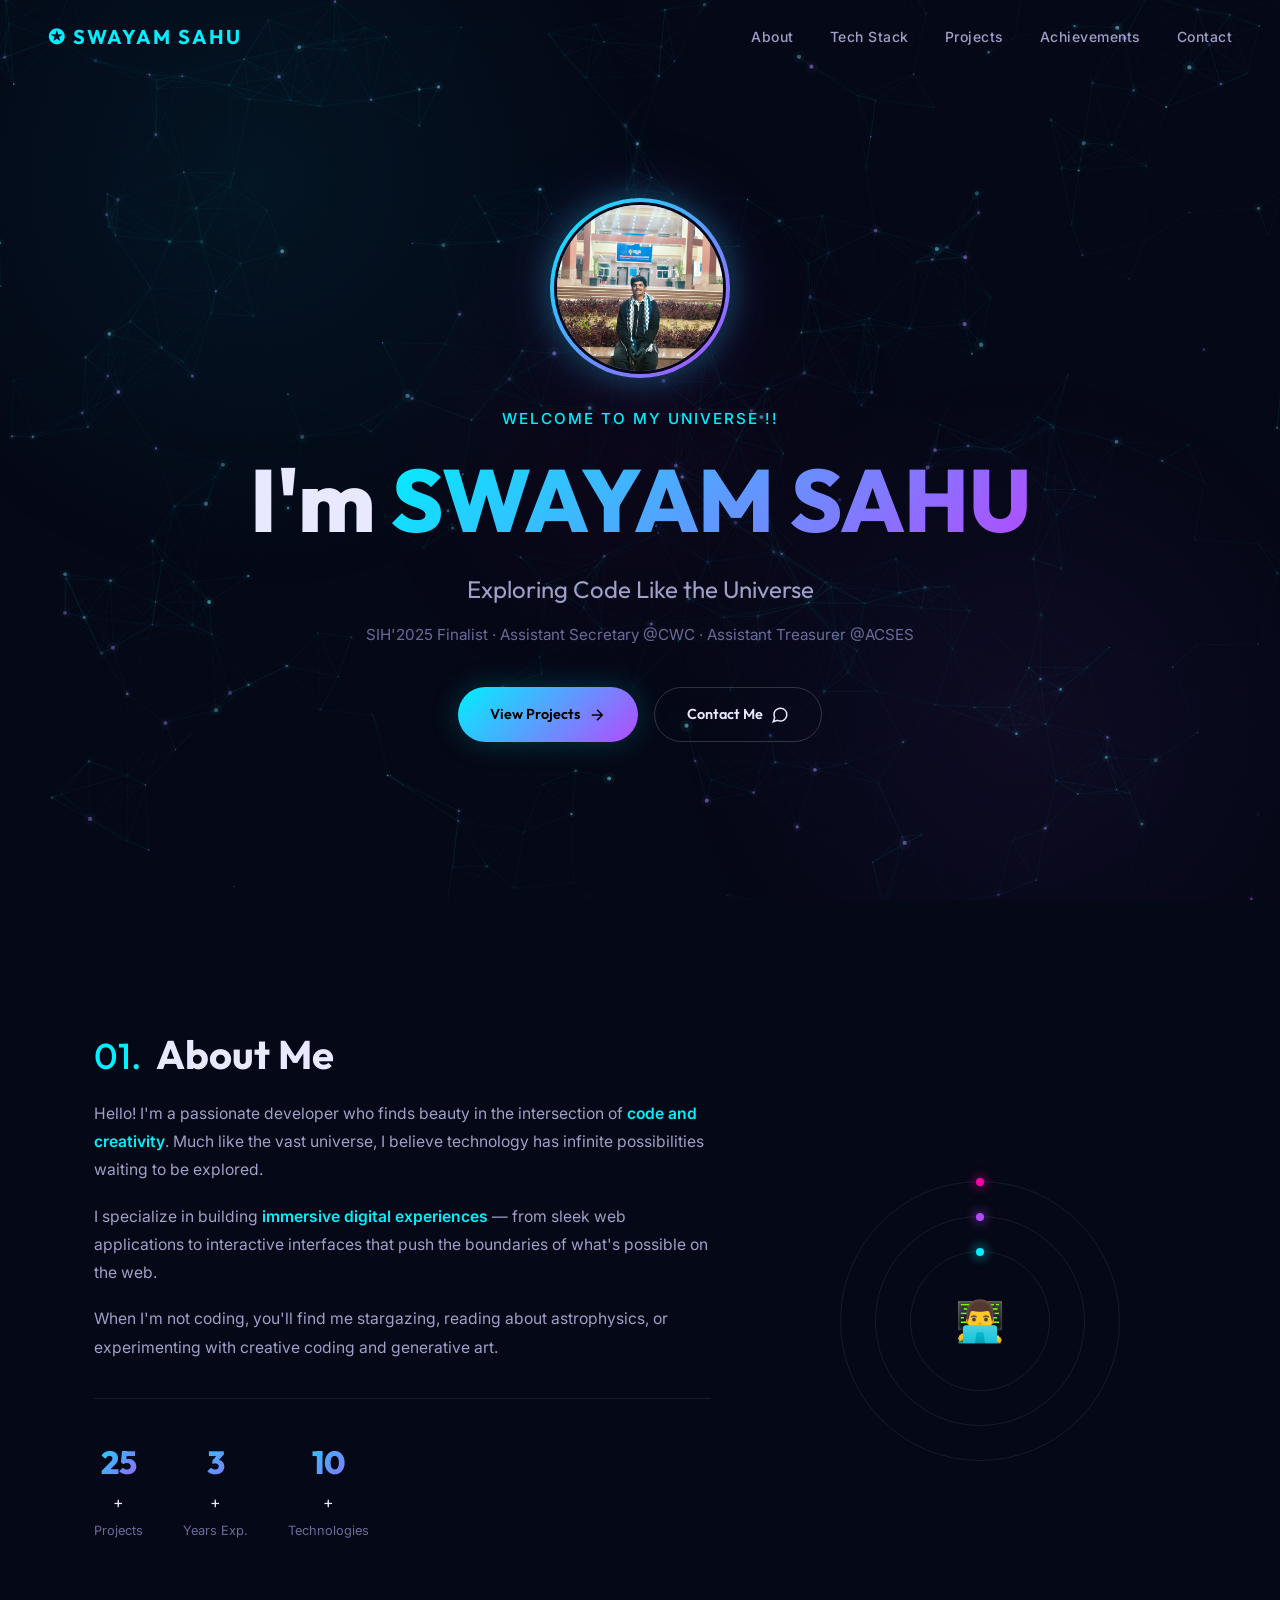
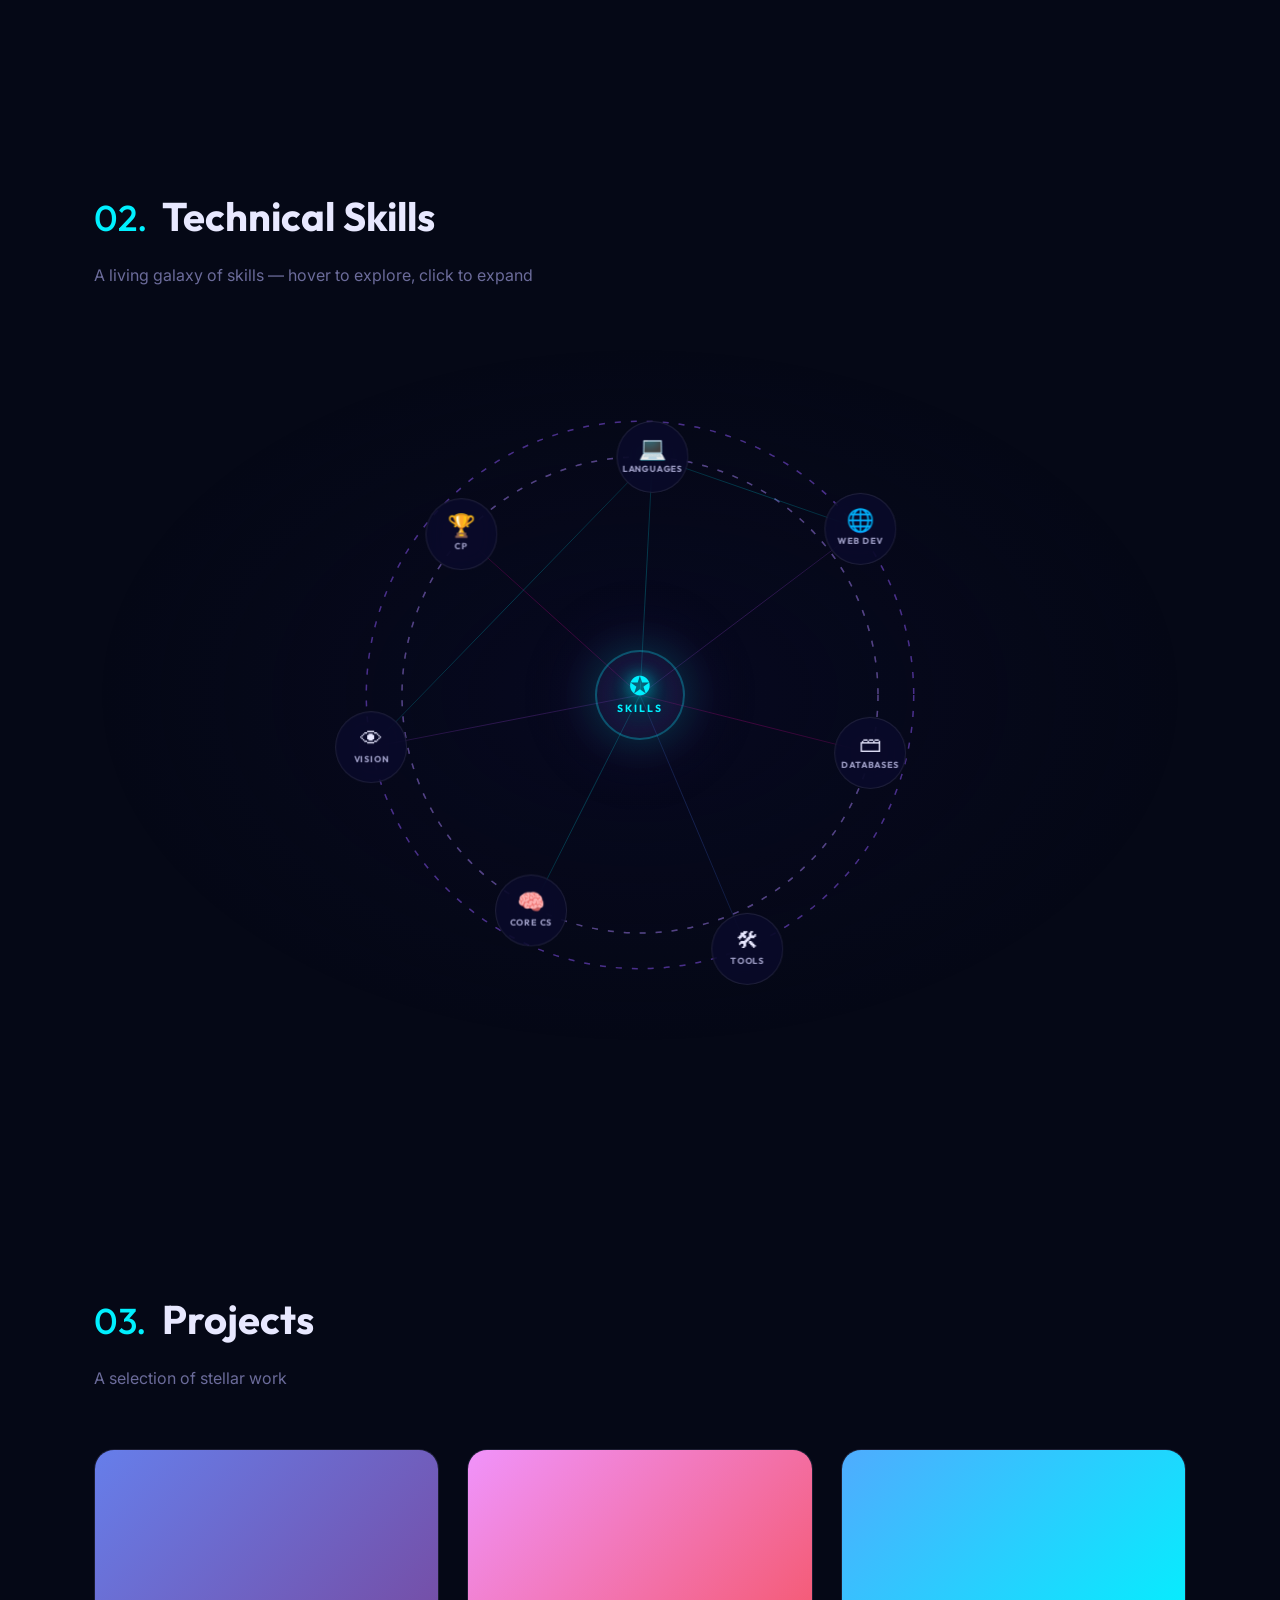
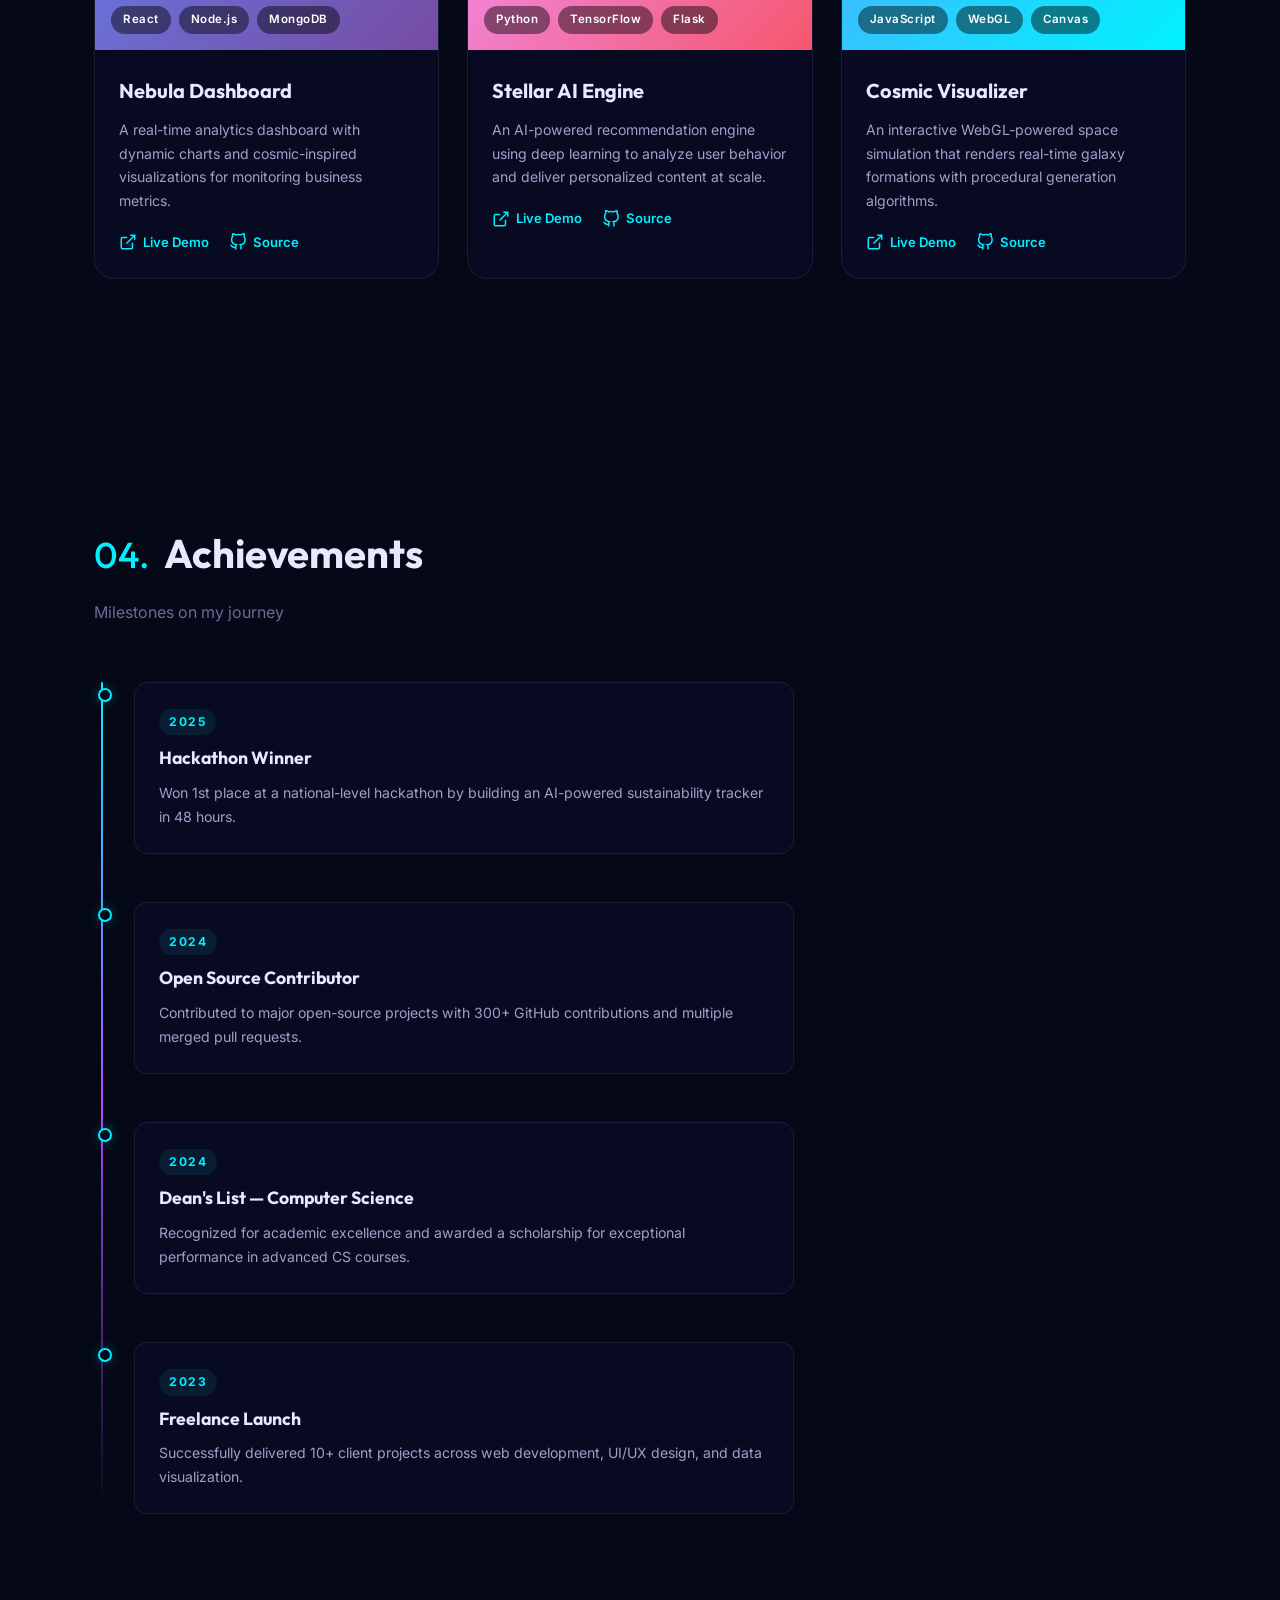
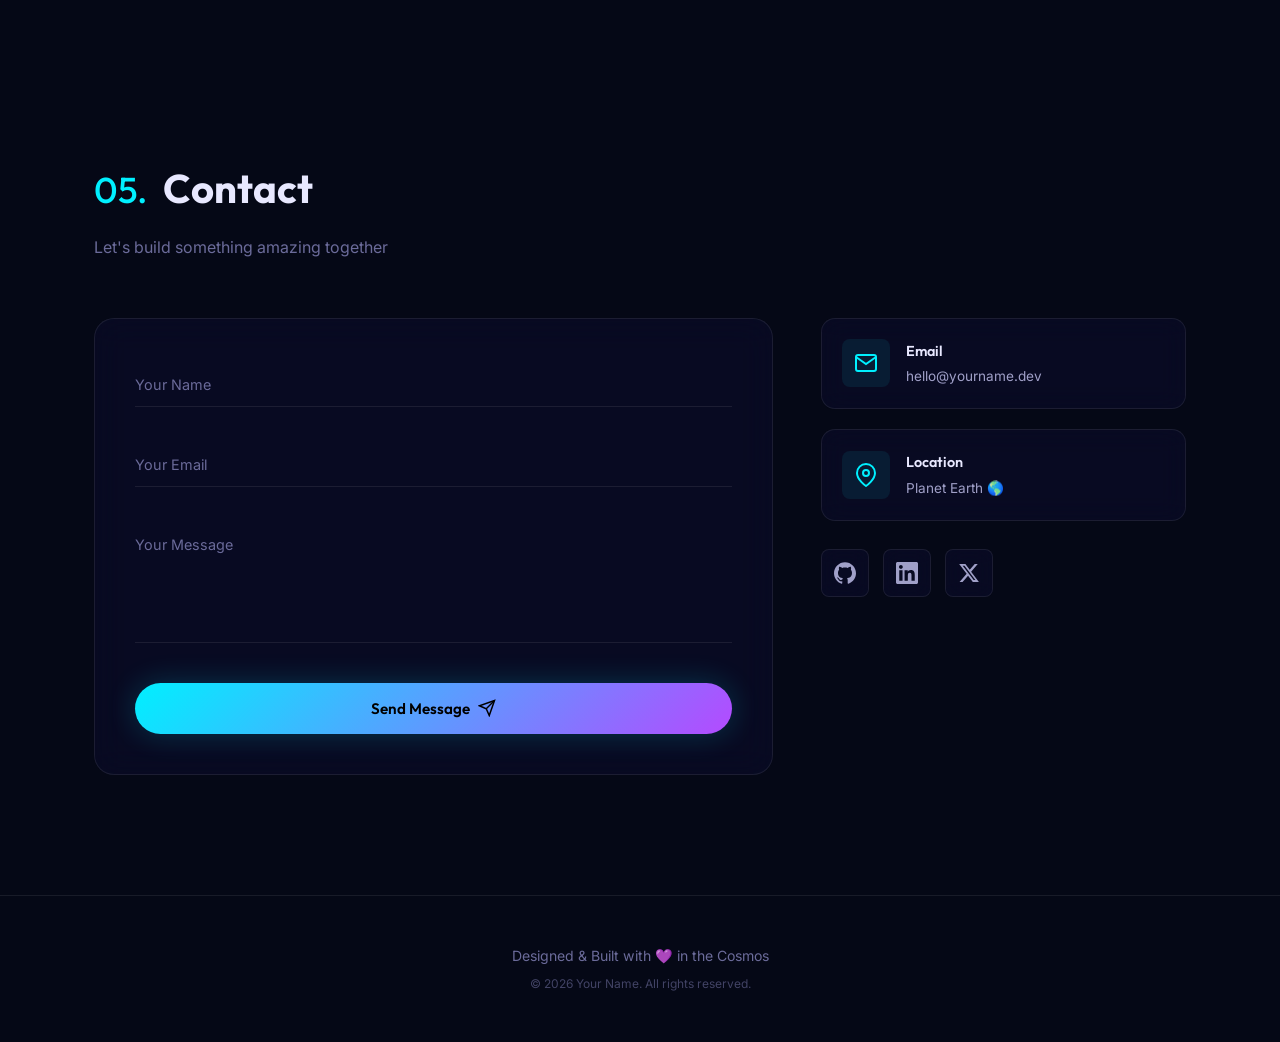
==== home.html @ 9761efac "Initial commit" ====
<!DOCTYPE html>
<html lang="en">

<head>
    <meta charset="UTF-8">
    <meta name="viewport" content="width=device-width, initial-scale=1.0">
    <title>Cosmic Portfolio — Developer</title>
    <meta name="description"
        content="A futuristic, space-themed personal developer portfolio — an immersive visual journey through code and the cosmos.">
    <link rel="preconnect" href="https://fonts.googleapis.com">
    <link rel="preconnect" href="https://fonts.gstatic.com" crossorigin>
    <link
        href="https://fonts.googleapis.com/css2?family=Inter:wght@300;400;500;600;700;800;900&family=Outfit:wght@300;400;500;600;700;800&display=swap"
        rel="stylesheet">
    <link rel="stylesheet" href="style.css">
</head>

<body>

    <!-- Particle Canvas Background -->
    <canvas id="particleCanvas"></canvas>

    <!-- Ambient Gradient Overlay -->
    <div class="ambient-glow"></div>

    <!-- Navigation -->
    <nav class="navbar" id="navbar">
        <a href="#hero" class="nav-logo">&#10026; SWAYAM SAHU</a>
        <ul class="nav-links">
            <li><a href="#about">About</a></li>
            <li><a href="#techstack">Tech Stack</a></li>
            <li><a href="#projects">Projects</a></li>
            <li><a href="#achievements">Achievements</a></li>
            <li><a href="#contact">Contact</a></li>
        </ul>
        <button class="nav-toggle" id="navToggle" aria-label="Toggle navigation">
            <span></span><span></span><span></span>
        </button>
    </nav>

    <!-- Mobile Nav Overlay -->
    <div class="mobile-nav-overlay" id="mobileNav">
        <ul class="mobile-nav-links">
            <li><a href="#about">About</a></li>
            <li><a href="#techstack">Tech Stack</a></li>
            <li><a href="#projects">Projects</a></li>
            <li><a href="#achievements">Achievements</a></li>
            <li><a href="#contact">Contact</a></li>
        </ul>
    </div>

    <!-- ========== HERO SECTION ========== -->
    <section class="hero" id="hero">
        <div class="hero-content">
            <div class="hero-avatar">
                <img src="Swayam1.jpeg" alt="Swayam Sahu" />
            </div>
            <p class="hero-tag">Welcome to My Universe !!</p>
            <h1 class="hero-title">
                <span class="hero-name">I'm <span class="highlight"> SWAYAM SAHU</span></span>
            </h1>
            <p class="hero-subtitle">Exploring Code Like the Universe</p>
            <p class="hero-desc"> SIH'2025 Finalist · Assistant Secretary @CWC · Assistant Treasurer @ACSES </p>
            <div class="hero-buttons">
                <a href="#projects" class="btn btn-primary">
                    <span>View Projects</span>
                    <svg width="18" height="18" viewBox="0 0 24 24" fill="none" stroke="currentColor" stroke-width="2">
                        <path d="M5 12h14M12 5l7 7-7 7" />
                    </svg>
                </a>
                <a href="#contact" class="btn btn-secondary">
                    <span>Contact Me</span>
                    <svg width="18" height="18" viewBox="0 0 24 24" fill="none" stroke="currentColor" stroke-width="2">
                        <path
                            d="M21 11.5a8.38 8.38 0 01-.9 3.8 8.5 8.5 0 01-7.6 4.7 8.38 8.38 0 01-3.8-.9L3 21l1.9-5.7a8.38 8.38 0 01-.9-3.8 8.5 8.5 0 014.7-7.6 8.38 8.38 0 013.8-.9h.5a8.48 8.48 0 018 8v.5z" />
                    </svg>
                </a>
            </div>

        </div>
    </section>

    <!-- ========== ABOUT SECTION ========== -->
    <section class="section" id="about">
        <div class="container">
            <h2 class="section-title reveal">
                <span class="section-number">01.</span> About Me
            </h2>
            <div class="about-grid reveal">
                <div class="about-text">
                    <p>Hello! I'm a passionate developer who finds beauty in the intersection of <strong>code and
                            creativity</strong>. Much like the vast universe, I believe technology has infinite
                        possibilities waiting to be explored.</p>
                    <p>I specialize in building <strong>immersive digital experiences</strong> — from sleek web
                        applications to interactive interfaces that push the boundaries of what's possible on the web.
                    </p>
                    <p>When I'm not coding, you'll find me stargazing, reading about astrophysics, or experimenting with
                        creative coding and generative art.</p>
                    <div class="about-stats">
                        <div class="stat">
                            <span class="stat-number" data-target="25">0</span>+
                            <span class="stat-label">Projects</span>
                        </div>
                        <div class="stat">
                            <span class="stat-number" data-target="3">0</span>+
                            <span class="stat-label">Years Exp.</span>
                        </div>
                        <div class="stat">
                            <span class="stat-number" data-target="10">0</span>+
                            <span class="stat-label">Technologies</span>
                        </div>
                    </div>
                </div>
                <div class="about-visual">
                    <div class="orbit-system">
                        <div class="orbit orbit-1">
                            <div class="orbit-dot"></div>
                        </div>
                        <div class="orbit orbit-2">
                            <div class="orbit-dot"></div>
                        </div>
                        <div class="orbit orbit-3">
                            <div class="orbit-dot"></div>
                        </div>
                        <div class="orbit-center">
                            <span>&#128104;&#8205;&#128187;</span>
                        </div>
                    </div>
                </div>
            </div>
        </div>
    </section>

    <!-- ========== TECHNICAL SKILLS SECTION ========== -->
    <section class="section" id="techstack">
        <div class="container">
            <h2 class="section-title reveal">
                <span class="section-number">02.</span> Technical Skills
            </h2>
            <p class="section-subtitle reveal">A living galaxy of skills — hover to explore, click to expand</p>

            <div class="skills-orbit-wrapper reveal" id="skillsOrbitWrapper">
                <canvas id="skillsCanvas"></canvas>
                <div class="orbit-nodes-container" id="orbitNodesContainer">
                    <!-- Central Core -->
                    <div class="orbit-core" id="orbitCore">
                        <span class="core-icon">&#10026;</span>
                        <span class="core-label">Skills</span>
                    </div>
                    <!-- Category nodes + sub-skill menus injected by JS -->
                </div>
            </div>

            <!-- Mobile fallback: stacked cards -->
            <div class="skills-mobile-fallback" id="skillsMobileFallback"></div>
        </div>
    </section>

    <!-- ========== PROJECTS SECTION ========== -->
    <section class="section" id="projects">
        <div class="container">
            <h2 class="section-title reveal">
                <span class="section-number">03.</span> Projects
            </h2>
            <p class="section-subtitle reveal">A selection of stellar work</p>
            <div class="projects-grid reveal">
                <div class="project-card" data-tilt>
                    <div class="project-image" style="background: linear-gradient(135deg, #667eea 0%, #764ba2 100%);">
                        <div class="project-overlay">
                            <span class="project-tech-tag">React</span>
                            <span class="project-tech-tag">Node.js</span>
                            <span class="project-tech-tag">MongoDB</span>
                        </div>
                    </div>
                    <div class="project-info">
                        <h3>Nebula Dashboard</h3>
                        <p>A real-time analytics dashboard with dynamic charts and cosmic-inspired visualizations for
                            monitoring business metrics.</p>
                        <div class="project-links">
                            <a href="#" class="project-link" aria-label="View live demo">
                                <svg width="18" height="18" viewBox="0 0 24 24" fill="none" stroke="currentColor"
                                    stroke-width="2">
                                    <path
                                        d="M18 13v6a2 2 0 01-2 2H5a2 2 0 01-2-2V8a2 2 0 012-2h6M15 3h6v6M10 14L21 3" />
                                </svg>
                                Live Demo
                            </a>
                            <a href="#" class="project-link" aria-label="View source code">
                                <svg width="18" height="18" viewBox="0 0 24 24" fill="none" stroke="currentColor"
                                    stroke-width="2">
                                    <path
                                        d="M9 19c-5 1.5-5-2.5-7-3m14 6v-3.87a3.37 3.37 0 00-.94-2.61c3.14-.35 6.44-1.54 6.44-7A5.44 5.44 0 0020 4.77 5.07 5.07 0 0019.91 1S18.73.65 16 2.48a13.38 13.38 0 00-7 0C6.27.65 5.09 1 5.09 1A5.07 5.07 0 005 4.77a5.44 5.44 0 00-1.5 3.78c0 5.42 3.3 6.61 6.44 7A3.37 3.37 0 009 18.13V22" />
                                </svg>
                                Source
                            </a>
                        </div>
                    </div>
                </div>

                <div class="project-card" data-tilt>
                    <div class="project-image" style="background: linear-gradient(135deg, #f093fb 0%, #f5576c 100%);">
                        <div class="project-overlay">
                            <span class="project-tech-tag">Python</span>
                            <span class="project-tech-tag">TensorFlow</span>
                            <span class="project-tech-tag">Flask</span>
                        </div>
                    </div>
                    <div class="project-info">
                        <h3>Stellar AI Engine</h3>
                        <p>An AI-powered recommendation engine using deep learning to analyze user behavior and deliver
                            personalized content at scale.</p>
                        <div class="project-links">
                            <a href="#" class="project-link" aria-label="View live demo">
                                <svg width="18" height="18" viewBox="0 0 24 24" fill="none" stroke="currentColor"
                                    stroke-width="2">
                                    <path
                                        d="M18 13v6a2 2 0 01-2 2H5a2 2 0 01-2-2V8a2 2 0 012-2h6M15 3h6v6M10 14L21 3" />
                                </svg>
                                Live Demo
                            </a>
                            <a href="#" class="project-link" aria-label="View source code">
                                <svg width="18" height="18" viewBox="0 0 24 24" fill="none" stroke="currentColor"
                                    stroke-width="2">
                                    <path
                                        d="M9 19c-5 1.5-5-2.5-7-3m14 6v-3.87a3.37 3.37 0 00-.94-2.61c3.14-.35 6.44-1.54 6.44-7A5.44 5.44 0 0020 4.77 5.07 5.07 0 0019.91 1S18.73.65 16 2.48a13.38 13.38 0 00-7 0C6.27.65 5.09 1 5.09 1A5.07 5.07 0 005 4.77a5.44 5.44 0 00-1.5 3.78c0 5.42 3.3 6.61 6.44 7A3.37 3.37 0 009 18.13V22" />
                                </svg>
                                Source
                            </a>
                        </div>
                    </div>
                </div>

                <div class="project-card" data-tilt>
                    <div class="project-image" style="background: linear-gradient(135deg, #4facfe 0%, #00f2fe 100%);">
                        <div class="project-overlay">
                            <span class="project-tech-tag">JavaScript</span>
                            <span class="project-tech-tag">WebGL</span>
                            <span class="project-tech-tag">Canvas</span>
                        </div>
                    </div>
                    <div class="project-info">
                        <h3>Cosmic Visualizer</h3>
                        <p>An interactive WebGL-powered space simulation that renders real-time galaxy formations with
                            procedural generation algorithms.</p>
                        <div class="project-links">
                            <a href="#" class="project-link" aria-label="View live demo">
                                <svg width="18" height="18" viewBox="0 0 24 24" fill="none" stroke="currentColor"
                                    stroke-width="2">
                                    <path
                                        d="M18 13v6a2 2 0 01-2 2H5a2 2 0 01-2-2V8a2 2 0 012-2h6M15 3h6v6M10 14L21 3" />
                                </svg>
                                Live Demo
                            </a>
                            <a href="#" class="project-link" aria-label="View source code">
                                <svg width="18" height="18" viewBox="0 0 24 24" fill="none" stroke="currentColor"
                                    stroke-width="2">
                                    <path
                                        d="M9 19c-5 1.5-5-2.5-7-3m14 6v-3.87a3.37 3.37 0 00-.94-2.61c3.14-.35 6.44-1.54 6.44-7A5.44 5.44 0 0020 4.77 5.07 5.07 0 0019.91 1S18.73.65 16 2.48a13.38 13.38 0 00-7 0C6.27.65 5.09 1 5.09 1A5.07 5.07 0 005 4.77a5.44 5.44 0 00-1.5 3.78c0 5.42 3.3 6.61 6.44 7A3.37 3.37 0 009 18.13V22" />
                                </svg>
                                Source
                            </a>
                        </div>
                    </div>
                </div>
            </div>
        </div>
    </section>

    <!-- ========== ACHIEVEMENTS SECTION ========== -->
    <section class="section" id="achievements">
        <div class="container">
            <h2 class="section-title reveal">
                <span class="section-number">04.</span> Achievements
            </h2>
            <p class="section-subtitle reveal">Milestones on my journey</p>
            <div class="timeline reveal">
                <div class="timeline-item">
                    <div class="timeline-dot"></div>
                    <div class="timeline-content">
                        <span class="timeline-date">2025</span>
                        <h3>Hackathon Winner</h3>
                        <p>Won 1st place at a national-level hackathon by building an AI-powered sustainability tracker
                            in 48 hours.</p>
                    </div>
                </div>
                <div class="timeline-item">
                    <div class="timeline-dot"></div>
                    <div class="timeline-content">
                        <span class="timeline-date">2024</span>
                        <h3>Open Source Contributor</h3>
                        <p>Contributed to major open-source projects with 300+ GitHub contributions and multiple merged
                            pull requests.</p>
                    </div>
                </div>
                <div class="timeline-item">
                    <div class="timeline-dot"></div>
                    <div class="timeline-content">
                        <span class="timeline-date">2024</span>
                        <h3>Dean's List — Computer Science</h3>
                        <p>Recognized for academic excellence and awarded a scholarship for exceptional performance in
                            advanced CS courses.</p>
                    </div>
                </div>
                <div class="timeline-item">
                    <div class="timeline-dot"></div>
                    <div class="timeline-content">
                        <span class="timeline-date">2023</span>
                        <h3>Freelance Launch</h3>
                        <p>Successfully delivered 10+ client projects across web development, UI/UX design, and data
                            visualization.</p>
                    </div>
                </div>
            </div>
        </div>
    </section>

    <!-- ========== CONTACT SECTION ========== -->
    <section class="section" id="contact">
        <div class="container">
            <h2 class="section-title reveal">
                <span class="section-number">05.</span> Contact
            </h2>
            <p class="section-subtitle reveal">Let's build something amazing together</p>
            <div class="contact-wrapper reveal">
                <form class="contact-form" id="contactForm">
                    <div class="form-group">
                        <input type="text" id="name" name="name" placeholder=" " required>
                        <label for="name">Your Name</label>
                        <div class="form-line"></div>
                    </div>
                    <div class="form-group">
                        <input type="email" id="email" name="email" placeholder=" " required>
                        <label for="email">Your Email</label>
                        <div class="form-line"></div>
                    </div>
                    <div class="form-group">
                        <textarea id="message" name="message" rows="5" placeholder=" " required></textarea>
                        <label for="message">Your Message</label>
                        <div class="form-line"></div>
                    </div>
                    <button type="submit" class="btn btn-primary btn-submit">
                        <span>Send Message</span>
                        <svg width="18" height="18" viewBox="0 0 24 24" fill="none" stroke="currentColor"
                            stroke-width="2">
                            <line x1="22" y1="2" x2="11" y2="13" />
                            <polygon points="22 2 15 22 11 13 2 9 22 2" />
                        </svg>
                    </button>
                    <div class="form-success" id="formSuccess">
                        <span>&#10024;</span> Message sent successfully! I'll get back to you soon.
                    </div>
                </form>
                <div class="contact-info">
                    <div class="contact-card">
                        <div class="contact-icon">
                            <svg width="24" height="24" viewBox="0 0 24 24" fill="none" stroke="currentColor"
                                stroke-width="2">
                                <path d="M4 4h16c1.1 0 2 .9 2 2v12c0 1.1-.9 2-2 2H4c-1.1 0-2-.9-2-2V6c0-1.1.9-2 2-2z" />
                                <polyline points="22,6 12,13 2,6" />
                            </svg>
                        </div>
                        <div>
                            <h4>Email</h4>
                            <p>hello@yourname.dev</p>
                        </div>
                    </div>
                    <div class="contact-card">
                        <div class="contact-icon">
                            <svg width="24" height="24" viewBox="0 0 24 24" fill="none" stroke="currentColor"
                                stroke-width="2">
                                <path d="M21 10c0 7-9 13-9 13s-9-6-9-13a9 9 0 0118 0z" />
                                <circle cx="12" cy="10" r="3" />
                            </svg>
                        </div>
                        <div>
                            <h4>Location</h4>
                            <p>Planet Earth &#127758;</p>
                        </div>
                    </div>
                    <div class="contact-socials">
                        <a href="#" class="social-link" aria-label="GitHub">
                            <svg width="22" height="22" viewBox="0 0 24 24" fill="currentColor">
                                <path
                                    d="M12 .297c-6.63 0-12 5.373-12 12 0 5.303 3.438 9.8 8.205 11.385.6.113.82-.258.82-.577 0-.285-.01-1.04-.015-2.04-3.338.724-4.042-1.61-4.042-1.61C4.422 18.07 3.633 17.7 3.633 17.7c-1.087-.744.084-.729.084-.729 1.205.084 1.838 1.236 1.838 1.236 1.07 1.835 2.809 1.305 3.495.998.108-.776.417-1.305.76-1.605-2.665-.3-5.466-1.332-5.466-5.93 0-1.31.465-2.38 1.235-3.22-.135-.303-.54-1.523.105-3.176 0 0 1.005-.322 3.3 1.23.96-.267 1.98-.399 3-.405 1.02.006 2.04.138 3 .405 2.28-1.552 3.285-1.23 3.285-1.23.645 1.653.24 2.873.12 3.176.765.84 1.23 1.91 1.23 3.22 0 4.61-2.805 5.625-5.475 5.92.42.36.81 1.096.81 2.22 0 1.606-.015 2.896-.015 3.286 0 .315.21.69.825.57C20.565 22.092 24 17.592 24 12.297c0-6.627-5.373-12-12-12" />
                            </svg>
                        </a>
                        <a href="#" class="social-link" aria-label="LinkedIn">
                            <svg width="22" height="22" viewBox="0 0 24 24" fill="currentColor">
                                <path
                                    d="M20.447 20.452h-3.554v-5.569c0-1.328-.027-3.037-1.852-3.037-1.853 0-2.136 1.445-2.136 2.939v5.667H9.351V9h3.414v1.561h.046c.477-.9 1.637-1.85 3.37-1.85 3.601 0 4.267 2.37 4.267 5.455v6.286zM5.337 7.433c-1.144 0-2.063-.926-2.063-2.065 0-1.138.92-2.063 2.063-2.063 1.14 0 2.064.925 2.064 2.063 0 1.139-.925 2.065-2.064 2.065zm1.782 13.019H3.555V9h3.564v11.452zM22.225 0H1.771C.792 0 0 .774 0 1.729v20.542C0 23.227.792 24 1.771 24h20.451C23.2 24 24 23.227 24 22.271V1.729C24 .774 23.2 0 22.222 0h.003z" />
                            </svg>
                        </a>
                        <a href="#" class="social-link" aria-label="Twitter">
                            <svg width="22" height="22" viewBox="0 0 24 24" fill="currentColor">
                                <path
                                    d="M18.244 2.25h3.308l-7.227 8.26 8.502 11.24H16.17l-5.214-6.817L4.99 21.75H1.68l7.73-8.835L1.254 2.25H8.08l4.713 6.231zm-1.161 17.52h1.833L7.084 4.126H5.117z" />
                            </svg>
                        </a>
                    </div>
                </div>
            </div>
        </div>
    </section>

    <!-- Footer -->
    <footer class="footer">
        <p>Designed & Built with &#128156; in the Cosmos</p>
        <p class="footer-sub">&copy; 2026 Your Name. All rights reserved.</p>
    </footer>

    <script src="script.js"></script>
</body>

</html>
---- style.css ----
/* ================================================
   COSMIC PORTFOLIO — STYLE.CSS
   Dark space theme with glassmorphism, neon accents
   ================================================ */

/* ─── CSS Custom Properties ─── */
:root {
    --bg-deep: #050816;
    --bg-primary: #0a0a2e;
    --bg-secondary: #0f0f3a;
    --bg-card: rgba(15, 15, 58, 0.6);
    --bg-glass: rgba(15, 15, 58, 0.35);

    --neon-cyan: #00f0ff;
    --neon-pink: #ff00aa;
    --neon-purple: #b44aff;
    --neon-blue: #4a7aff;

    --gradient-primary: linear-gradient(135deg, #00f0ff 0%, #b44aff 100%);
    --gradient-pink: linear-gradient(135deg, #ff00aa 0%, #b44aff 100%);
    --gradient-accent: linear-gradient(135deg, #667eea 0%, #764ba2 100%);

    --text-primary: #e8e8ff;
    --text-secondary: #a0a0c8;
    --text-muted: #6b6b9a;

    --glass-border: rgba(255, 255, 255, 0.08);
    --glass-border-hover: rgba(255, 255, 255, 0.18);

    --font-primary: 'Outfit', 'Inter', sans-serif;
    --font-body: 'Inter', sans-serif;

    --radius-sm: 8px;
    --radius-md: 14px;
    --radius-lg: 20px;
    --radius-xl: 28px;

    --transition: 0.35s cubic-bezier(0.4, 0, 0.2, 1);
    --transition-fast: 0.2s cubic-bezier(0.4, 0, 0.2, 1);
}

/* ─── Reset & Base ─── */
*,
*::before,
*::after {
    margin: 0;
    padding: 0;
    box-sizing: border-box;
}

html {
    scroll-behavior: smooth;
    font-size: 16px;
}

body {
    font-family: var(--font-body);
    background: var(--bg-deep);
    color: var(--text-primary);
    overflow-x: hidden;
    line-height: 1.7;
    -webkit-font-smoothing: antialiased;
}

::selection {
    background: rgba(0, 240, 255, 0.25);
    color: #fff;
}

/* Custom scrollbar */
::-webkit-scrollbar {
    width: 8px;
}

::-webkit-scrollbar-track {
    background: var(--bg-deep);
}

::-webkit-scrollbar-thumb {
    background: linear-gradient(180deg, var(--neon-cyan), var(--neon-purple));
    border-radius: 10px;
}

a {
    text-decoration: none;
    color: inherit;
}

img {
    max-width: 100%;
    display: block;
}

/* ─── Canvas Background ─── */
#particleCanvas {
    position: fixed;
    top: 0;
    left: 0;
    width: 100%;
    height: 100%;
    z-index: 0;
    pointer-events: none;
}

.ambient-glow {
    position: fixed;
    top: 0;
    left: 0;
    width: 100%;
    height: 100%;
    z-index: 0;
    pointer-events: none;
    background:
        radial-gradient(ellipse 600px 600px at 20% 20%, rgba(0, 240, 255, 0.06) 0%, transparent 70%),
        radial-gradient(ellipse 500px 500px at 80% 80%, rgba(180, 74, 255, 0.06) 0%, transparent 70%),
        radial-gradient(ellipse 400px 400px at 50% 50%, rgba(255, 0, 170, 0.03) 0%, transparent 70%);
    animation: ambientShift 20s ease-in-out infinite alternate;
}

@keyframes ambientShift {
    0% {
        opacity: 0.6;
        transform: scale(1);
    }

    50% {
        opacity: 1;
        transform: scale(1.1);
    }

    100% {
        opacity: 0.7;
        transform: scale(1.05);
    }
}

/* ─── Container ─── */
.container {
    max-width: 1140px;
    margin: 0 auto;
    padding: 0 24px;
}

/* ─── NAVIGATION ─── */
.navbar {
    position: fixed;
    top: 0;
    left: 0;
    width: 100%;
    display: flex;
    align-items: center;
    justify-content: space-between;
    padding: 20px 48px;
    z-index: 1000;
    transition: var(--transition);
}

.navbar.scrolled {
    padding: 12px 48px;
    background: rgba(5, 8, 22, 0.8);
    backdrop-filter: blur(20px);
    -webkit-backdrop-filter: blur(20px);
    border-bottom: 1px solid var(--glass-border);
}

.nav-logo {
    font-family: var(--font-primary);
    font-size: 1.25rem;
    font-weight: 700;
    color: var(--neon-cyan);
    letter-spacing: 2px;
    transition: var(--transition-fast);
}

.nav-logo:hover {
    text-shadow: 0 0 20px rgba(0, 240, 255, 0.5);
}

.nav-links {
    list-style: none;
    display: flex;
    gap: 36px;
}

.nav-links a {
    font-size: 0.875rem;
    font-weight: 500;
    color: var(--text-secondary);
    letter-spacing: 0.5px;
    transition: var(--transition-fast);
    position: relative;
}

.nav-links a::after {
    content: '';
    position: absolute;
    bottom: -4px;
    left: 0;
    width: 0;
    height: 2px;
    background: var(--gradient-primary);
    border-radius: 2px;
    transition: var(--transition);
}

.nav-links a:hover {
    color: var(--neon-cyan);
}

.nav-links a:hover::after {
    width: 100%;
}

.nav-toggle {
    display: none;
    flex-direction: column;
    gap: 5px;
    background: none;
    border: none;
    cursor: pointer;
    padding: 4px;
    z-index: 1001;
}

.nav-toggle span {
    width: 24px;
    height: 2px;
    background: var(--text-primary);
    border-radius: 2px;
    transition: var(--transition);
}

.nav-toggle.active span:nth-child(1) {
    transform: rotate(45deg) translate(5px, 5px);
}

.nav-toggle.active span:nth-child(2) {
    opacity: 0;
}

.nav-toggle.active span:nth-child(3) {
    transform: rotate(-45deg) translate(5px, -5px);
}

.mobile-nav-overlay {
    position: fixed;
    top: 0;
    left: 0;
    width: 100%;
    height: 100vh;
    background: rgba(5, 8, 22, 0.95);
    backdrop-filter: blur(30px);
    z-index: 999;
    display: flex;
    align-items: center;
    justify-content: center;
    opacity: 0;
    pointer-events: none;
    transition: var(--transition);
}

.mobile-nav-overlay.active {
    opacity: 1;
    pointer-events: all;
}

.mobile-nav-links {
    list-style: none;
    text-align: center;
    display: flex;
    flex-direction: column;
    gap: 32px;
}

.mobile-nav-links a {
    font-family: var(--font-primary);
    font-size: 1.75rem;
    font-weight: 600;
    color: var(--text-primary);
    transition: var(--transition-fast);
}

.mobile-nav-links a:hover {
    color: var(--neon-cyan);
}

/* ─── HERO SECTION ─── */
.hero {
    position: relative;
    min-height: 100vh;
    display: flex;
    align-items: center;
    justify-content: center;
    z-index: 1;
    padding: 100px 24px 60px;
}

.hero-content {
    text-align: center;
    max-width: 800px;
}

/* Hero Avatar */
.hero-avatar {
    width: 180px;
    height: 180px;
    margin: 0 auto 28px;
    border-radius: 50%;
    padding: 4px;
    background: var(--gradient-primary);
    box-shadow:
        0 0 30px rgba(0, 240, 255, 0.25),
        0 0 60px rgba(180, 74, 255, 0.15),
        0 0 100px rgba(0, 240, 255, 0.08);
    animation: fadeInUp 0.8s ease-out 0.1s both, avatarGlow 4s ease-in-out infinite;
}

.hero-avatar img {
    width: 100%;
    height: 100%;
    border-radius: 50%;
    object-fit: cover;
    display: block;
    border: 3px solid var(--bg-deep);
}

@keyframes avatarGlow {

    0%,
    100% {
        box-shadow:
            0 0 30px rgba(0, 240, 255, 0.25),
            0 0 60px rgba(180, 74, 255, 0.15),
            0 0 100px rgba(0, 240, 255, 0.08);
    }

    50% {
        box-shadow:
            0 0 40px rgba(0, 240, 255, 0.35),
            0 0 80px rgba(180, 74, 255, 0.25),
            0 0 120px rgba(0, 240, 255, 0.12);
    }
}

.hero-tag {
    font-size: 0.95rem;
    color: var(--neon-cyan);
    font-weight: 500;
    letter-spacing: 2px;
    text-transform: uppercase;
    margin-bottom: 20px;
    animation: fadeInUp 0.8s ease-out 0.2s both;
}

.hero-title {
    font-family: var(--font-primary);
    font-size: clamp(2.8rem, 7vw, 5.5rem);
    font-weight: 800;
    line-height: 1.1;
    margin-bottom: 20px;
    animation: fadeInUp 0.8s ease-out 0.4s both;
}

.hero-name {
    display: block;
}

.highlight {
    background: var(--gradient-primary);
    -webkit-background-clip: text;
    -webkit-text-fill-color: transparent;
    background-clip: text;
    position: relative;
}

.hero-subtitle {
    font-family: var(--font-primary);
    font-size: clamp(1.1rem, 2.5vw, 1.5rem);
    color: var(--text-secondary);
    font-weight: 400;
    margin-bottom: 12px;
    animation: fadeInUp 0.8s ease-out 0.6s both, float 6s ease-in-out infinite 1.4s;
}

.hero-desc {
    font-size: 0.95rem;
    color: var(--text-muted);
    margin-bottom: 40px;
    animation: fadeInUp 0.8s ease-out 0.8s both;
}

.hero-buttons {
    display: flex;
    gap: 16px;
    justify-content: center;
    flex-wrap: wrap;
    animation: fadeInUp 0.8s ease-out 1s both;
}

/* ─── Buttons ─── */
.btn {
    display: inline-flex;
    align-items: center;
    gap: 8px;
    padding: 14px 32px;
    font-family: var(--font-primary);
    font-size: 0.9rem;
    font-weight: 600;
    border-radius: var(--radius-xl);
    border: none;
    cursor: pointer;
    transition: var(--transition);
    position: relative;
    overflow: hidden;
}

.btn-primary {
    background: var(--gradient-primary);
    color: #000;
    box-shadow: 0 0 30px rgba(0, 240, 255, 0.2);
}

.btn-primary:hover {
    transform: translateY(-3px);
    box-shadow: 0 0 50px rgba(0, 240, 255, 0.4), 0 8px 32px rgba(0, 240, 255, 0.15);
}

.btn-secondary {
    background: transparent;
    color: var(--text-primary);
    border: 1px solid var(--glass-border-hover);
    backdrop-filter: blur(10px);
}

.btn-secondary:hover {
    border-color: var(--neon-cyan);
    color: var(--neon-cyan);
    transform: translateY(-3px);
    box-shadow: 0 0 30px rgba(0, 240, 255, 0.1);
}

/* Scroll indicator */
.scroll-indicator {
    position: absolute;
    bottom: 40px;
    left: 50%;
    transform: translateX(-50%);
    display: flex;
    flex-direction: column;
    align-items: center;
    gap: 8px;
    animation: fadeInUp 0.8s ease-out 1.2s both;
}

.scroll-line {
    width: 1px;
    height: 48px;
    background: linear-gradient(to bottom, var(--neon-cyan), transparent);
    animation: scrollPulse 2s ease-in-out infinite;
}

.scroll-indicator span {
    font-size: 0.7rem;
    color: var(--text-muted);
    letter-spacing: 2px;
    text-transform: uppercase;
}

@keyframes scrollPulse {

    0%,
    100% {
        opacity: 0.3;
        transform: scaleY(0.5);
    }

    50% {
        opacity: 1;
        transform: scaleY(1);
    }
}

/* ─── SECTION SHARED STYLES ─── */
.section {
    position: relative;
    z-index: 1;
    padding: 120px 0;
}

.section-title {
    font-family: var(--font-primary);
    font-size: clamp(1.8rem, 4vw, 2.5rem);
    font-weight: 700;
    margin-bottom: 12px;
}

.section-number {
    color: var(--neon-cyan);
    font-size: 0.9em;
    font-weight: 500;
    margin-right: 8px;
}

.section-subtitle {
    color: var(--text-muted);
    font-size: 1rem;
    margin-bottom: 56px;
}

/* ─── Reveal Animation ─── */
.reveal {
    opacity: 0;
    transform: translateY(40px);
    transition: opacity 0.7s ease-out, transform 0.7s ease-out;
}

.reveal.visible {
    opacity: 1;
    transform: translateY(0);
}

/* ─── ABOUT SECTION ─── */
.about-grid {
    display: grid;
    grid-template-columns: 1.2fr 0.8fr;
    gap: 64px;
    align-items: center;
}

.about-text p {
    color: var(--text-secondary);
    margin-bottom: 18px;
    font-size: 0.98rem;
    line-height: 1.8;
}

.about-text strong {
    color: var(--neon-cyan);
    font-weight: 600;
}

.about-stats {
    display: flex;
    gap: 40px;
    margin-top: 36px;
    padding-top: 36px;
    border-top: 1px solid var(--glass-border);
}

.stat {
    text-align: center;
}

.stat-number {
    display: block;
    font-family: var(--font-primary);
    font-size: 2rem;
    font-weight: 800;
    background: var(--gradient-primary);
    -webkit-background-clip: text;
    -webkit-text-fill-color: transparent;
    background-clip: text;
}

.stat-label {
    display: block;
    font-size: 0.8rem;
    color: var(--text-muted);
    margin-top: 4px;
}

/* Orbit animation visual */
.about-visual {
    display: flex;
    align-items: center;
    justify-content: center;
}

.orbit-system {
    position: relative;
    width: 280px;
    height: 280px;
}

.orbit {
    position: absolute;
    border: 1px solid var(--glass-border);
    border-radius: 50%;
    animation: spin linear infinite;
}

.orbit-1 {
    width: 140px;
    height: 140px;
    top: 50%;
    left: 50%;
    transform: translate(-50%, -50%);
    animation-duration: 6s;
}

.orbit-2 {
    width: 210px;
    height: 210px;
    top: 50%;
    left: 50%;
    transform: translate(-50%, -50%);
    animation-duration: 10s;
    animation-direction: reverse;
}

.orbit-3 {
    width: 280px;
    height: 280px;
    top: 50%;
    left: 50%;
    transform: translate(-50%, -50%);
    animation-duration: 15s;
}

.orbit-dot {
    position: absolute;
    top: -4px;
    left: 50%;
    transform: translateX(-50%);
    width: 8px;
    height: 8px;
    border-radius: 50%;
    background: var(--neon-cyan);
    box-shadow: 0 0 12px var(--neon-cyan);
}

.orbit-2 .orbit-dot {
    background: var(--neon-purple);
    box-shadow: 0 0 12px var(--neon-purple);
}

.orbit-3 .orbit-dot {
    background: var(--neon-pink);
    box-shadow: 0 0 12px var(--neon-pink);
}

.orbit-center {
    position: absolute;
    top: 50%;
    left: 50%;
    transform: translate(-50%, -50%);
    font-size: 2.5rem;
    z-index: 2;
}

@keyframes spin {
    from {
        transform: translate(-50%, -50%) rotate(0deg);
    }

    to {
        transform: translate(-50%, -50%) rotate(360deg);
    }
}

/* ─── SKILLS ORBIT SYSTEM ─── */
.skills-orbit-wrapper {
    position: relative;
    width: 100%;
    height: 700px;
    margin-top: 20px;
    overflow: hidden;
    border-radius: var(--radius-xl);
    background: radial-gradient(ellipse at center, rgba(10, 10, 46, 0.4) 0%, transparent 70%);
}

#skillsCanvas {
    position: absolute;
    top: 0;
    left: 0;
    width: 100%;
    height: 100%;
    pointer-events: none;
    z-index: 1;
}

.orbit-nodes-container {
    position: absolute;
    top: 0;
    left: 0;
    width: 100%;
    height: 100%;
    z-index: 2;
}

/* Central Core */
.orbit-core {
    position: absolute;
    top: 50%;
    left: 50%;
    transform: translate(-50%, -50%);
    width: 90px;
    height: 90px;
    border-radius: 50%;
    background: radial-gradient(circle, rgba(0, 240, 255, 0.15) 0%, rgba(180, 74, 255, 0.08) 60%, transparent 100%);
    border: 2px solid rgba(0, 240, 255, 0.3);
    display: flex;
    flex-direction: column;
    align-items: center;
    justify-content: center;
    z-index: 10;
    animation: corePulse 3s ease-in-out infinite;
    box-shadow:
        0 0 40px rgba(0, 240, 255, 0.15),
        0 0 80px rgba(0, 240, 255, 0.06),
        inset 0 0 30px rgba(0, 240, 255, 0.05);
}

.core-icon {
    font-size: 1.6rem;
    line-height: 1;
    color: var(--neon-cyan);
    filter: drop-shadow(0 0 8px var(--neon-cyan));
}

.core-label {
    font-family: var(--font-primary);
    font-size: 0.65rem;
    font-weight: 700;
    color: var(--neon-cyan);
    letter-spacing: 2px;
    text-transform: uppercase;
    margin-top: 2px;
}

@keyframes corePulse {

    0%,
    100% {
        box-shadow:
            0 0 40px rgba(0, 240, 255, 0.15),
            0 0 80px rgba(0, 240, 255, 0.06),
            inset 0 0 30px rgba(0, 240, 255, 0.05);
        transform: translate(-50%, -50%) scale(1);
    }

    50% {
        box-shadow:
            0 0 60px rgba(0, 240, 255, 0.25),
            0 0 120px rgba(0, 240, 255, 0.1),
            inset 0 0 40px rgba(0, 240, 255, 0.08);
        transform: translate(-50%, -50%) scale(1.06);
    }
}

/* Category Orbit Nodes */
.orbit-node {
    position: absolute;
    display: flex;
    align-items: center;
    justify-content: center;
    width: 72px;
    height: 72px;
    border-radius: 50%;
    background: rgba(10, 10, 46, 0.7);
    backdrop-filter: blur(14px);
    -webkit-backdrop-filter: blur(14px);
    border: 1.5px solid rgba(255, 255, 255, 0.1);
    cursor: pointer;
    z-index: 5;
    transition: width 0.4s, height 0.4s, border-radius 0.4s, border-color 0.35s, box-shadow 0.35s, background 0.35s;
    user-select: none;
    will-change: transform;
}

.orbit-node-inner {
    display: flex;
    flex-direction: column;
    align-items: center;
    gap: 2px;
    pointer-events: none;
}

.orbit-node-icon {
    font-size: 1.4rem;
    line-height: 1;
    transition: transform 0.3s, filter 0.3s;
}

.orbit-node-label {
    font-family: var(--font-primary);
    font-size: 0.55rem;
    font-weight: 700;
    color: var(--text-secondary);
    white-space: nowrap;
    text-transform: uppercase;
    letter-spacing: 0.8px;
    max-width: 68px;
    overflow: hidden;
    text-overflow: ellipsis;
    text-align: center;
    transition: color 0.3s;
}

/* Hover state */
.orbit-node:hover,
.orbit-node.active {
    border-color: rgba(0, 240, 255, 0.35);
    background: rgba(10, 10, 46, 0.85);
    box-shadow:
        0 0 30px rgba(0, 240, 255, 0.12),
        0 0 60px rgba(0, 240, 255, 0.05);
}

.orbit-node:hover .orbit-node-icon,
.orbit-node.active .orbit-node-icon {
    transform: scale(1.15);
    filter: drop-shadow(0 0 6px rgba(0, 240, 255, 0.6));
}

.orbit-node:hover .orbit-node-label,
.orbit-node.active .orbit-node-label {
    color: var(--neon-cyan);
}

/* Color variants */
.orbit-node[data-color="purple"]:hover,
.orbit-node[data-color="purple"].active {
    border-color: rgba(180, 74, 255, 0.35);
    box-shadow: 0 0 30px rgba(180, 74, 255, 0.12), 0 0 60px rgba(180, 74, 255, 0.05);
}

.orbit-node[data-color="purple"]:hover .orbit-node-label {
    color: var(--neon-purple);
}

.orbit-node[data-color="purple"]:hover .orbit-node-icon {
    filter: drop-shadow(0 0 6px rgba(180, 74, 255, 0.6));
}

.orbit-node[data-color="pink"]:hover,
.orbit-node[data-color="pink"].active {
    border-color: rgba(255, 0, 170, 0.35);
    box-shadow: 0 0 30px rgba(255, 0, 170, 0.12), 0 0 60px rgba(255, 0, 170, 0.05);
}

.orbit-node[data-color="pink"]:hover .orbit-node-label {
    color: var(--neon-pink);
}

.orbit-node[data-color="pink"]:hover .orbit-node-icon {
    filter: drop-shadow(0 0 6px rgba(255, 0, 170, 0.6));
}

.orbit-node[data-color="blue"]:hover,
.orbit-node[data-color="blue"].active {
    border-color: rgba(74, 122, 255, 0.35);
    box-shadow: 0 0 30px rgba(74, 122, 255, 0.12), 0 0 60px rgba(74, 122, 255, 0.05);
}

.orbit-node[data-color="blue"]:hover .orbit-node-label {
    color: var(--neon-blue);
}

.orbit-node[data-color="blue"]:hover .orbit-node-icon {
    filter: drop-shadow(0 0 6px rgba(74, 122, 255, 0.6));
}

/* Sub-skill items (radial menu) */
.sub-skill {
    position: absolute;
    display: flex;
    align-items: center;
    gap: 5px;
    padding: 5px 12px;
    background: rgba(10, 10, 46, 0.8);
    backdrop-filter: blur(10px);
    -webkit-backdrop-filter: blur(10px);
    border: 1px solid rgba(255, 255, 255, 0.1);
    border-radius: 100px;
    font-family: var(--font-primary);
    font-size: 0.72rem;
    font-weight: 600;
    color: var(--text-secondary);
    white-space: nowrap;
    pointer-events: none;
    opacity: 0;
    transform: scale(0.5);
    transition: opacity 0.35s ease-out, transform 0.35s ease-out;
    z-index: 15;
}

.sub-skill.visible {
    opacity: 1;
    transform: scale(1);
    pointer-events: auto;
}

.sub-skill:hover {
    border-color: rgba(0, 240, 255, 0.4);
    color: #fff;
    box-shadow: 0 0 16px rgba(0, 240, 255, 0.1);
}

.sub-skill-icon {
    font-size: 0.82rem;
    line-height: 1;
}

/* Expanded node state */
.orbit-node.expanded {
    width: 84px;
    height: 84px;
    border-color: rgba(0, 240, 255, 0.5);
    background: rgba(10, 10, 46, 0.9);
    box-shadow:
        0 0 40px rgba(0, 240, 255, 0.2),
        0 0 80px rgba(0, 240, 255, 0.08);
}

/* Mobile Fallback */
.skills-mobile-fallback {
    display: none;
}

@media (max-width: 768px) {
    .skills-orbit-wrapper {
        display: none;
    }

    .skills-mobile-fallback {
        display: grid;
        grid-template-columns: 1fr;
        gap: 18px;
    }

    .mobile-skill-card {
        background: rgba(10, 10, 46, 0.55);
        backdrop-filter: blur(14px);
        -webkit-backdrop-filter: blur(14px);
        border: 1px solid var(--glass-border);
        border-radius: var(--radius-lg);
        padding: 24px 20px 20px;
        position: relative;
        overflow: hidden;
    }

    .mobile-skill-card::before {
        content: '';
        position: absolute;
        top: 0;
        left: 0;
        right: 0;
        height: 3px;
        background: linear-gradient(90deg, var(--neon-cyan), var(--neon-purple));
    }

    .mobile-card-header {
        display: flex;
        align-items: center;
        gap: 10px;
        margin-bottom: 14px;
    }

    .mobile-card-header span:first-child {
        font-size: 1.3rem;
    }

    .mobile-card-header h3 {
        font-family: var(--font-primary);
        font-size: 1rem;
        font-weight: 700;
        color: var(--text-primary);
    }

    .mobile-card-badges {
        display: flex;
        flex-wrap: wrap;
        gap: 8px;
    }

    .mobile-badge {
        display: inline-flex;
        align-items: center;
        gap: 4px;
        padding: 5px 12px;
        font-family: var(--font-primary);
        font-size: 0.78rem;
        font-weight: 600;
        color: var(--text-secondary);
        background: rgba(255, 255, 255, 0.04);
        border: 1px solid rgba(255, 255, 255, 0.08);
        border-radius: 100px;
    }

    .mobile-badge-icon {
        font-size: 0.85rem;
    }
}

/* ─── PROJECTS ─── */
.projects-grid {
    display: grid;
    grid-template-columns: repeat(auto-fill, minmax(330px, 1fr));
    gap: 28px;
}

.project-card {
    background: var(--bg-glass);
    backdrop-filter: blur(12px);
    -webkit-backdrop-filter: blur(12px);
    border: 1px solid var(--glass-border);
    border-radius: var(--radius-lg);
    overflow: hidden;
    transition: var(--transition);
    transform-style: preserve-3d;
    perspective: 1000px;
}

.project-card:hover {
    border-color: rgba(255, 255, 255, 0.15);
    box-shadow:
        0 0 60px rgba(0, 240, 255, 0.08),
        0 20px 60px rgba(0, 0, 0, 0.4);
}

.project-image {
    height: 200px;
    position: relative;
    overflow: hidden;
    display: flex;
    align-items: flex-end;
    padding: 16px;
}

.project-overlay {
    display: flex;
    gap: 8px;
    flex-wrap: wrap;
    z-index: 2;
}

.project-tech-tag {
    padding: 4px 12px;
    background: rgba(0, 0, 0, 0.45);
    backdrop-filter: blur(8px);
    border-radius: 100px;
    font-size: 0.72rem;
    font-weight: 600;
    color: #fff;
    letter-spacing: 0.5px;
}

.project-info {
    padding: 24px;
}

.project-info h3 {
    font-family: var(--font-primary);
    font-size: 1.25rem;
    font-weight: 700;
    margin-bottom: 10px;
}

.project-info p {
    color: var(--text-secondary);
    font-size: 0.88rem;
    line-height: 1.7;
    margin-bottom: 18px;
}

.project-links {
    display: flex;
    gap: 20px;
}

.project-link {
    display: inline-flex;
    align-items: center;
    gap: 6px;
    font-size: 0.82rem;
    font-weight: 600;
    color: var(--neon-cyan);
    transition: var(--transition-fast);
}

.project-link:hover {
    color: #fff;
    text-shadow: 0 0 12px rgba(0, 240, 255, 0.5);
}

/* ─── ACHIEVEMENTS / TIMELINE ─── */
.timeline {
    position: relative;
    padding-left: 40px;
    max-width: 700px;
}

.timeline::before {
    content: '';
    position: absolute;
    left: 7px;
    top: 0;
    bottom: 0;
    width: 2px;
    background: linear-gradient(to bottom, var(--neon-cyan), var(--neon-purple), transparent);
    border-radius: 2px;
}

.timeline-item {
    position: relative;
    margin-bottom: 48px;
}

.timeline-item:last-child {
    margin-bottom: 0;
}

.timeline-dot {
    position: absolute;
    left: -36px;
    top: 6px;
    width: 14px;
    height: 14px;
    border-radius: 50%;
    background: var(--bg-deep);
    border: 2px solid var(--neon-cyan);
    box-shadow: 0 0 12px rgba(0, 240, 255, 0.3);
    z-index: 1;
}

.timeline-content {
    background: var(--bg-glass);
    backdrop-filter: blur(12px);
    -webkit-backdrop-filter: blur(12px);
    border: 1px solid var(--glass-border);
    border-radius: var(--radius-md);
    padding: 24px;
    transition: var(--transition);
}

.timeline-content:hover {
    border-color: var(--neon-cyan);
    box-shadow: 0 0 30px rgba(0, 240, 255, 0.06);
}

.timeline-date {
    display: inline-block;
    font-size: 0.75rem;
    font-weight: 700;
    color: var(--neon-cyan);
    letter-spacing: 1.5px;
    margin-bottom: 8px;
    background: rgba(0, 240, 255, 0.08);
    padding: 3px 10px;
    border-radius: 100px;
}

.timeline-content h3 {
    font-family: var(--font-primary);
    font-size: 1.1rem;
    font-weight: 700;
    margin-bottom: 8px;
}

.timeline-content p {
    color: var(--text-secondary);
    font-size: 0.88rem;
    line-height: 1.7;
}

/* ─── CONTACT ─── */
.contact-wrapper {
    display: grid;
    grid-template-columns: 1.3fr 0.7fr;
    gap: 48px;
    align-items: start;
}

.contact-form {
    background: var(--bg-glass);
    backdrop-filter: blur(16px);
    -webkit-backdrop-filter: blur(16px);
    border: 1px solid var(--glass-border);
    border-radius: var(--radius-lg);
    padding: 40px;
}

.form-group {
    position: relative;
    margin-bottom: 32px;
}

.form-group input,
.form-group textarea {
    width: 100%;
    padding: 14px 0;
    font-family: var(--font-body);
    font-size: 0.95rem;
    color: var(--text-primary);
    background: transparent;
    border: none;
    border-bottom: 1px solid var(--glass-border);
    outline: none;
    transition: var(--transition);
    resize: none;
}

.form-group label {
    position: absolute;
    top: 14px;
    left: 0;
    font-size: 0.9rem;
    color: var(--text-muted);
    pointer-events: none;
    transition: var(--transition);
}

.form-group input:focus~label,
.form-group input:not(:placeholder-shown)~label,
.form-group textarea:focus~label,
.form-group textarea:not(:placeholder-shown)~label {
    top: -10px;
    font-size: 0.72rem;
    color: var(--neon-cyan);
    letter-spacing: 1px;
}

.form-line {
    position: absolute;
    bottom: 0;
    left: 0;
    width: 0;
    height: 2px;
    background: var(--gradient-primary);
    transition: var(--transition);
}

.form-group input:focus~.form-line,
.form-group textarea:focus~.form-line {
    width: 100%;
}

.btn-submit {
    width: 100%;
    justify-content: center;
    padding: 16px 32px;
    font-size: 0.95rem;
}

.form-success {
    display: none;
    margin-top: 20px;
    padding: 16px;
    background: rgba(0, 240, 255, 0.08);
    border: 1px solid rgba(0, 240, 255, 0.2);
    border-radius: var(--radius-sm);
    color: var(--neon-cyan);
    text-align: center;
    font-size: 0.9rem;
    animation: fadeInUp 0.5s ease-out;
}

.form-success.show {
    display: block;
}

.contact-info {
    display: flex;
    flex-direction: column;
    gap: 20px;
}

.contact-card {
    display: flex;
    align-items: center;
    gap: 16px;
    background: var(--bg-glass);
    backdrop-filter: blur(12px);
    -webkit-backdrop-filter: blur(12px);
    border: 1px solid var(--glass-border);
    border-radius: var(--radius-md);
    padding: 20px;
    transition: var(--transition);
}

.contact-card:hover {
    border-color: var(--neon-cyan);
    box-shadow: 0 0 30px rgba(0, 240, 255, 0.06);
}

.contact-icon {
    flex-shrink: 0;
    width: 48px;
    height: 48px;
    display: flex;
    align-items: center;
    justify-content: center;
    background: rgba(0, 240, 255, 0.08);
    border-radius: var(--radius-sm);
    color: var(--neon-cyan);
}

.contact-card h4 {
    font-family: var(--font-primary);
    font-size: 0.9rem;
    font-weight: 600;
    margin-bottom: 2px;
}

.contact-card p {
    font-size: 0.85rem;
    color: var(--text-secondary);
}

.contact-socials {
    display: flex;
    gap: 14px;
    margin-top: 8px;
}

.social-link {
    width: 48px;
    height: 48px;
    display: flex;
    align-items: center;
    justify-content: center;
    background: var(--bg-glass);
    backdrop-filter: blur(10px);
    border: 1px solid var(--glass-border);
    border-radius: var(--radius-sm);
    color: var(--text-secondary);
    transition: var(--transition);
}

.social-link:hover {
    color: var(--neon-cyan);
    border-color: var(--neon-cyan);
    transform: translateY(-4px);
    box-shadow: 0 0 20px rgba(0, 240, 255, 0.15);
}

/* ─── FOOTER ─── */
.footer {
    position: relative;
    z-index: 1;
    text-align: center;
    padding: 48px 24px;
    border-top: 1px solid var(--glass-border);
    color: var(--text-muted);
    font-size: 0.88rem;
}

.footer-sub {
    font-size: 0.75rem;
    margin-top: 6px;
    color: var(--text-muted);
    opacity: 0.6;
}

/* ─── KEYFRAME ANIMATIONS ─── */
@keyframes fadeInUp {
    from {
        opacity: 0;
        transform: translateY(30px);
    }

    to {
        opacity: 1;
        transform: translateY(0);
    }
}

@keyframes float {

    0%,
    100% {
        transform: translateY(0);
    }

    50% {
        transform: translateY(-10px);
    }
}

/* ─── RESPONSIVE ─── */
@media (max-width: 1024px) {
    .about-grid {
        grid-template-columns: 1fr;
        gap: 48px;
    }

    .about-visual {
        order: -1;
    }

    .orbit-system {
        width: 220px;
        height: 220px;
    }

    .orbit-1 {
        width: 110px;
        height: 110px;
    }

    .orbit-2 {
        width: 165px;
        height: 165px;
    }

    .orbit-3 {
        width: 220px;
        height: 220px;
    }

    .contact-wrapper {
        grid-template-columns: 1fr;
    }
}

@media (max-width: 768px) {
    .navbar {
        padding: 16px 24px;
    }

    .navbar.scrolled {
        padding: 12px 24px;
    }

    .nav-links {
        display: none;
    }

    .nav-toggle {
        display: flex;
    }

    .section {
        padding: 80px 0;
    }

    .hero-title {
        font-size: clamp(2rem, 8vw, 3.2rem);
    }

    .projects-grid {
        grid-template-columns: 1fr;
    }



    .about-stats {
        gap: 24px;
    }

    .stat-number {
        font-size: 1.6rem;
    }

    .contact-form {
        padding: 28px;
    }
}

@media (max-width: 480px) {
    .hero-buttons {
        flex-direction: column;
        align-items: center;
    }

    .btn {
        width: 100%;
        justify-content: center;
    }
}
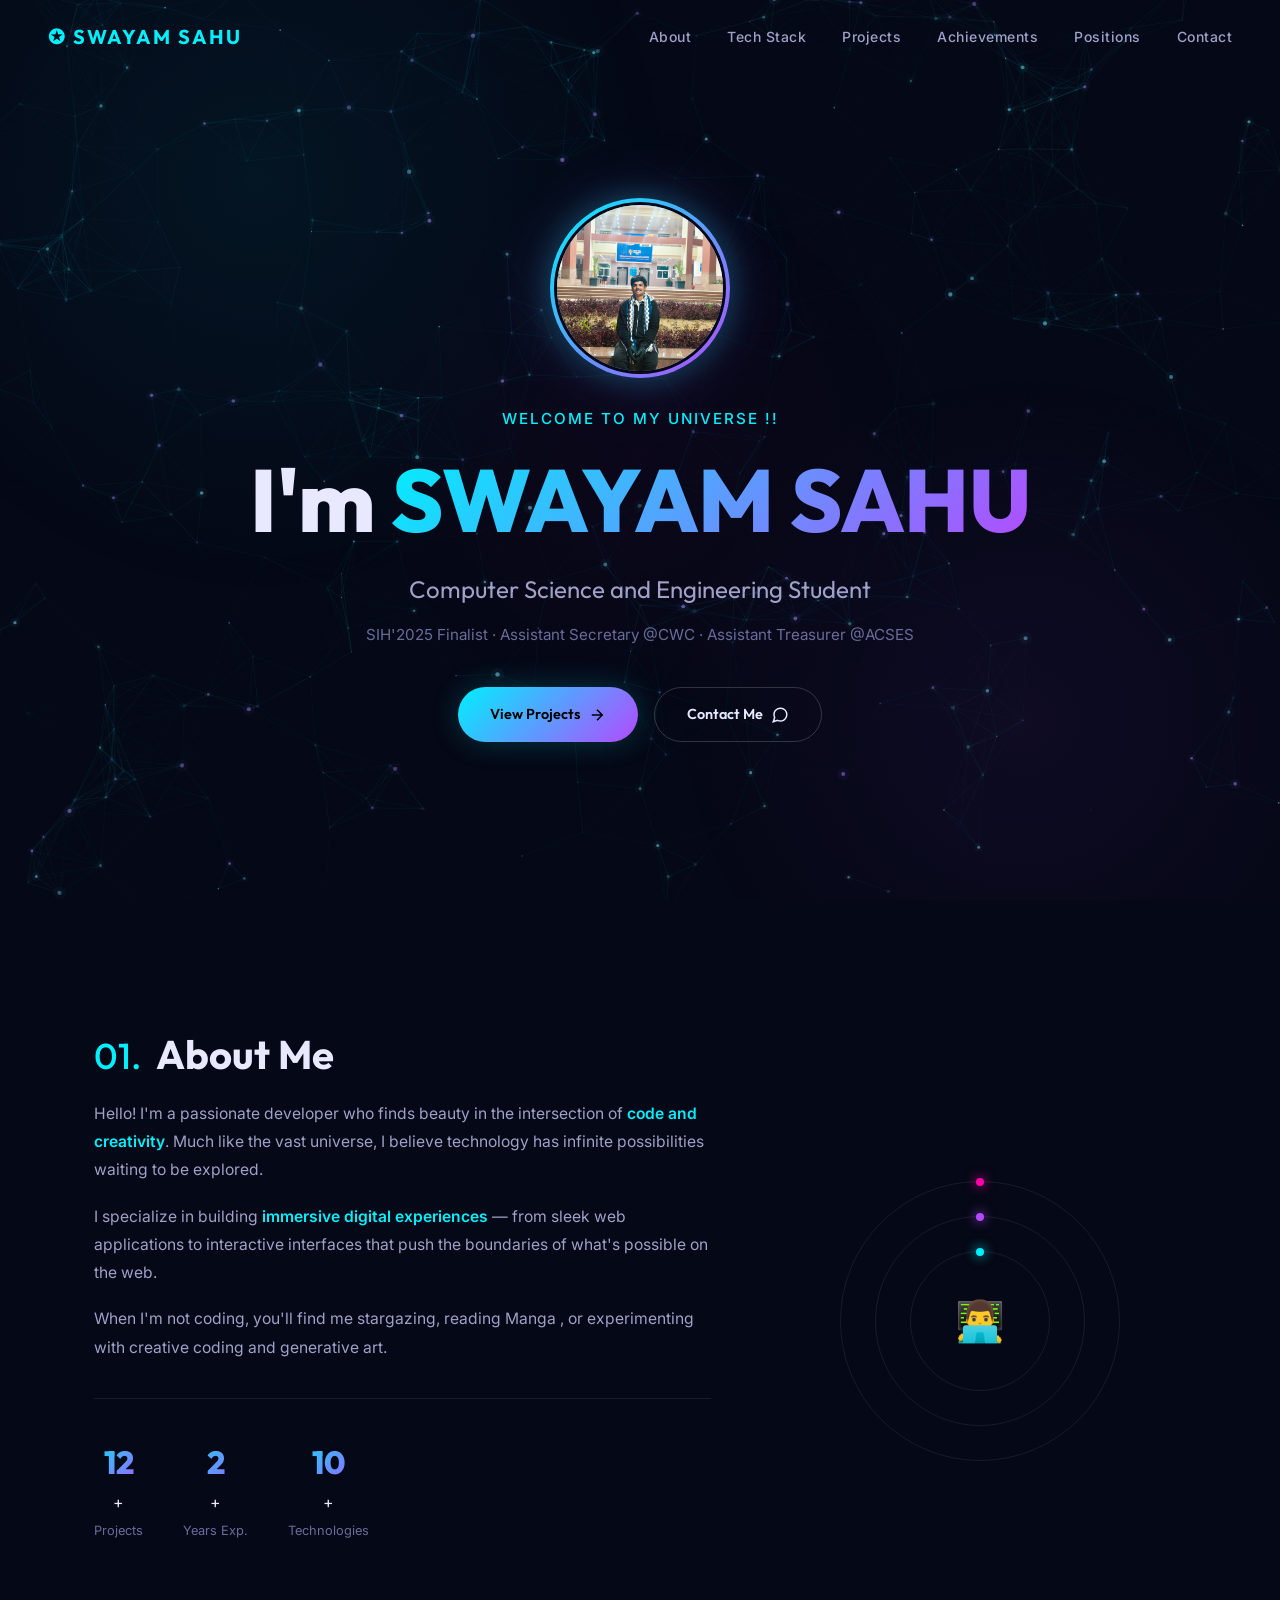
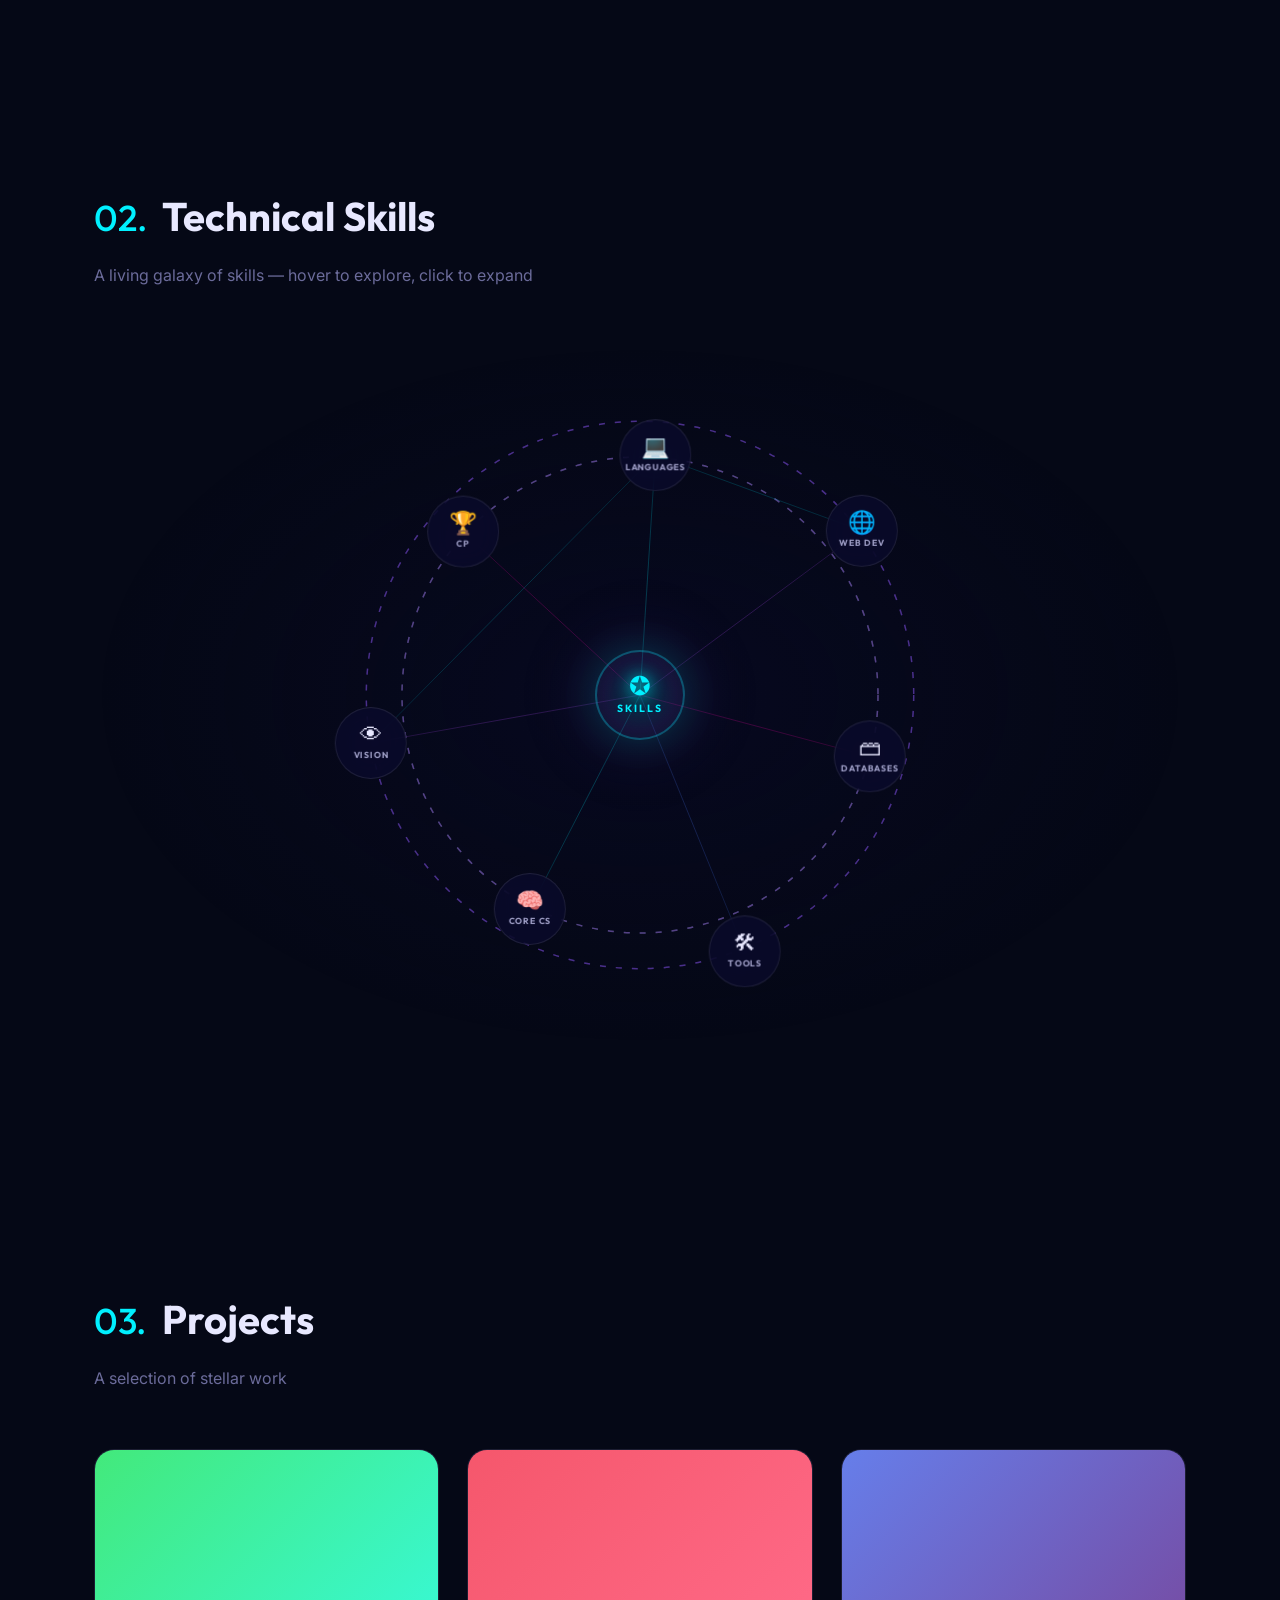
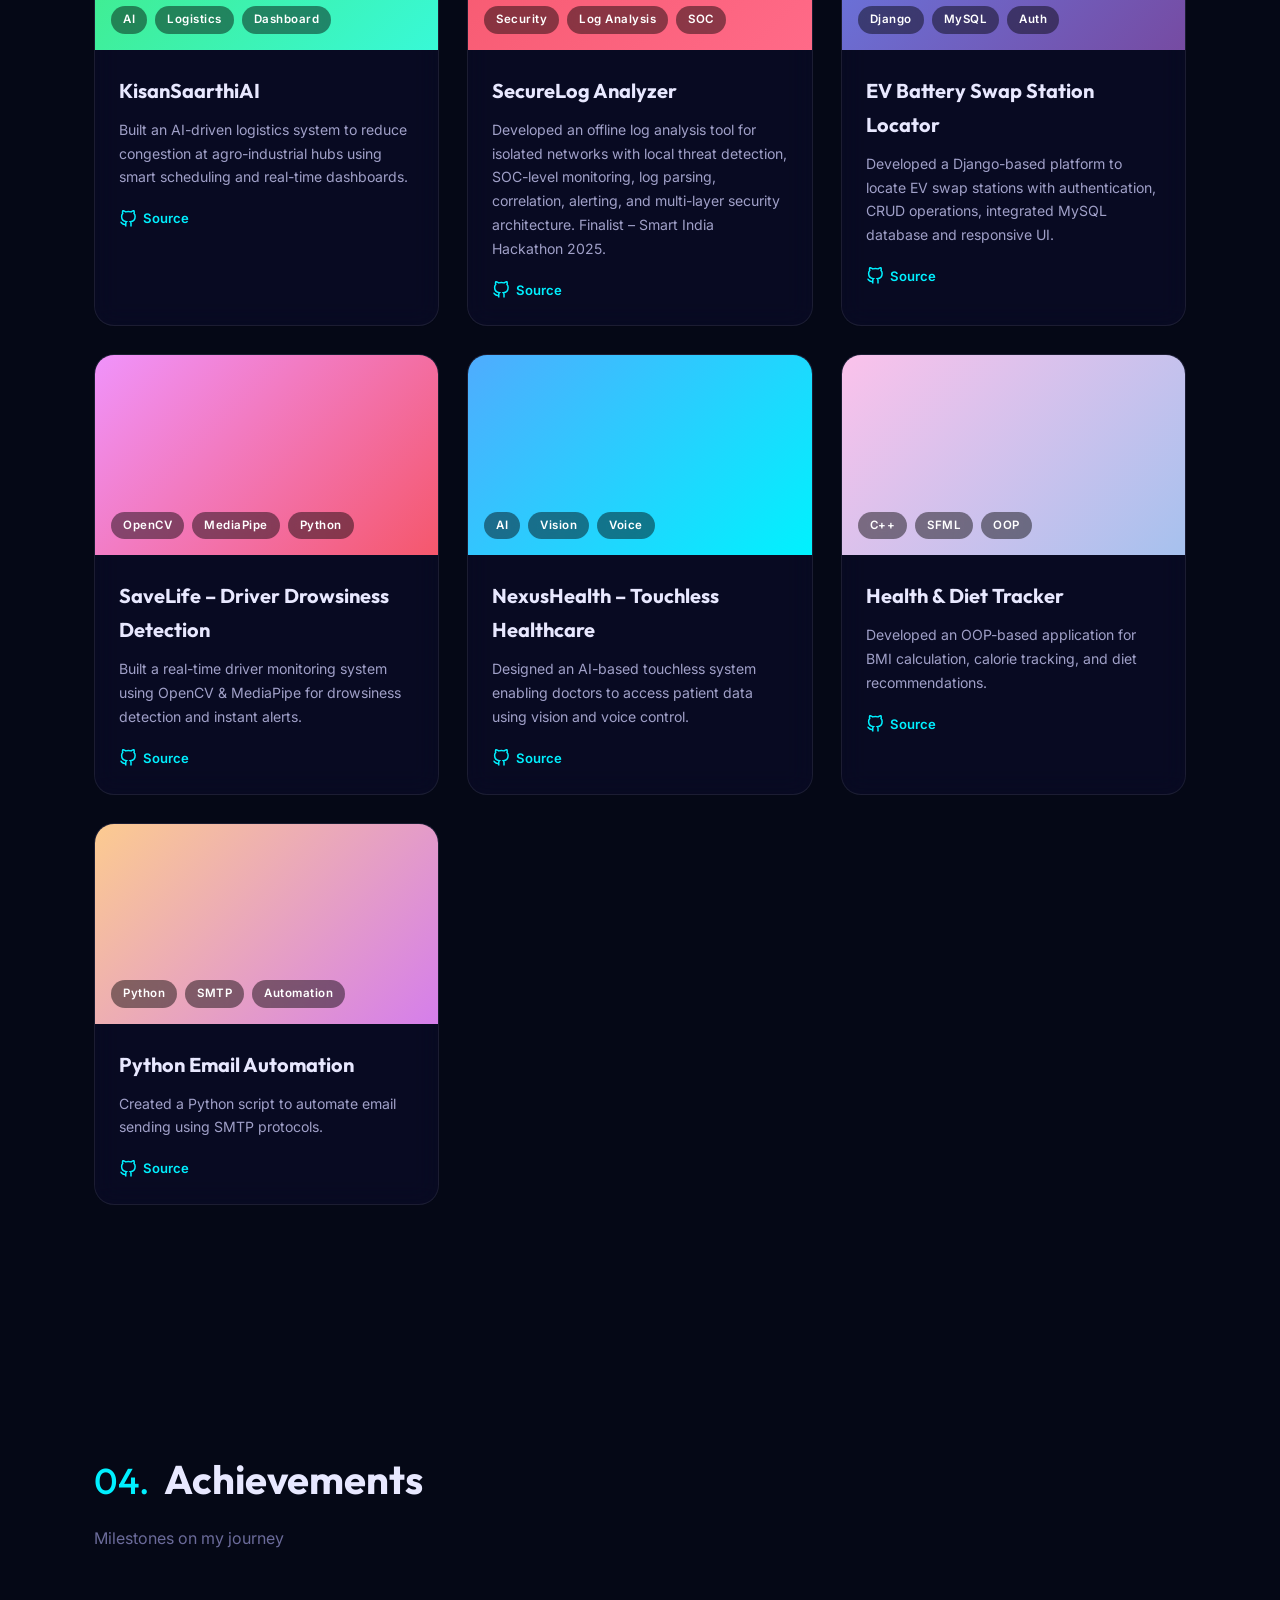
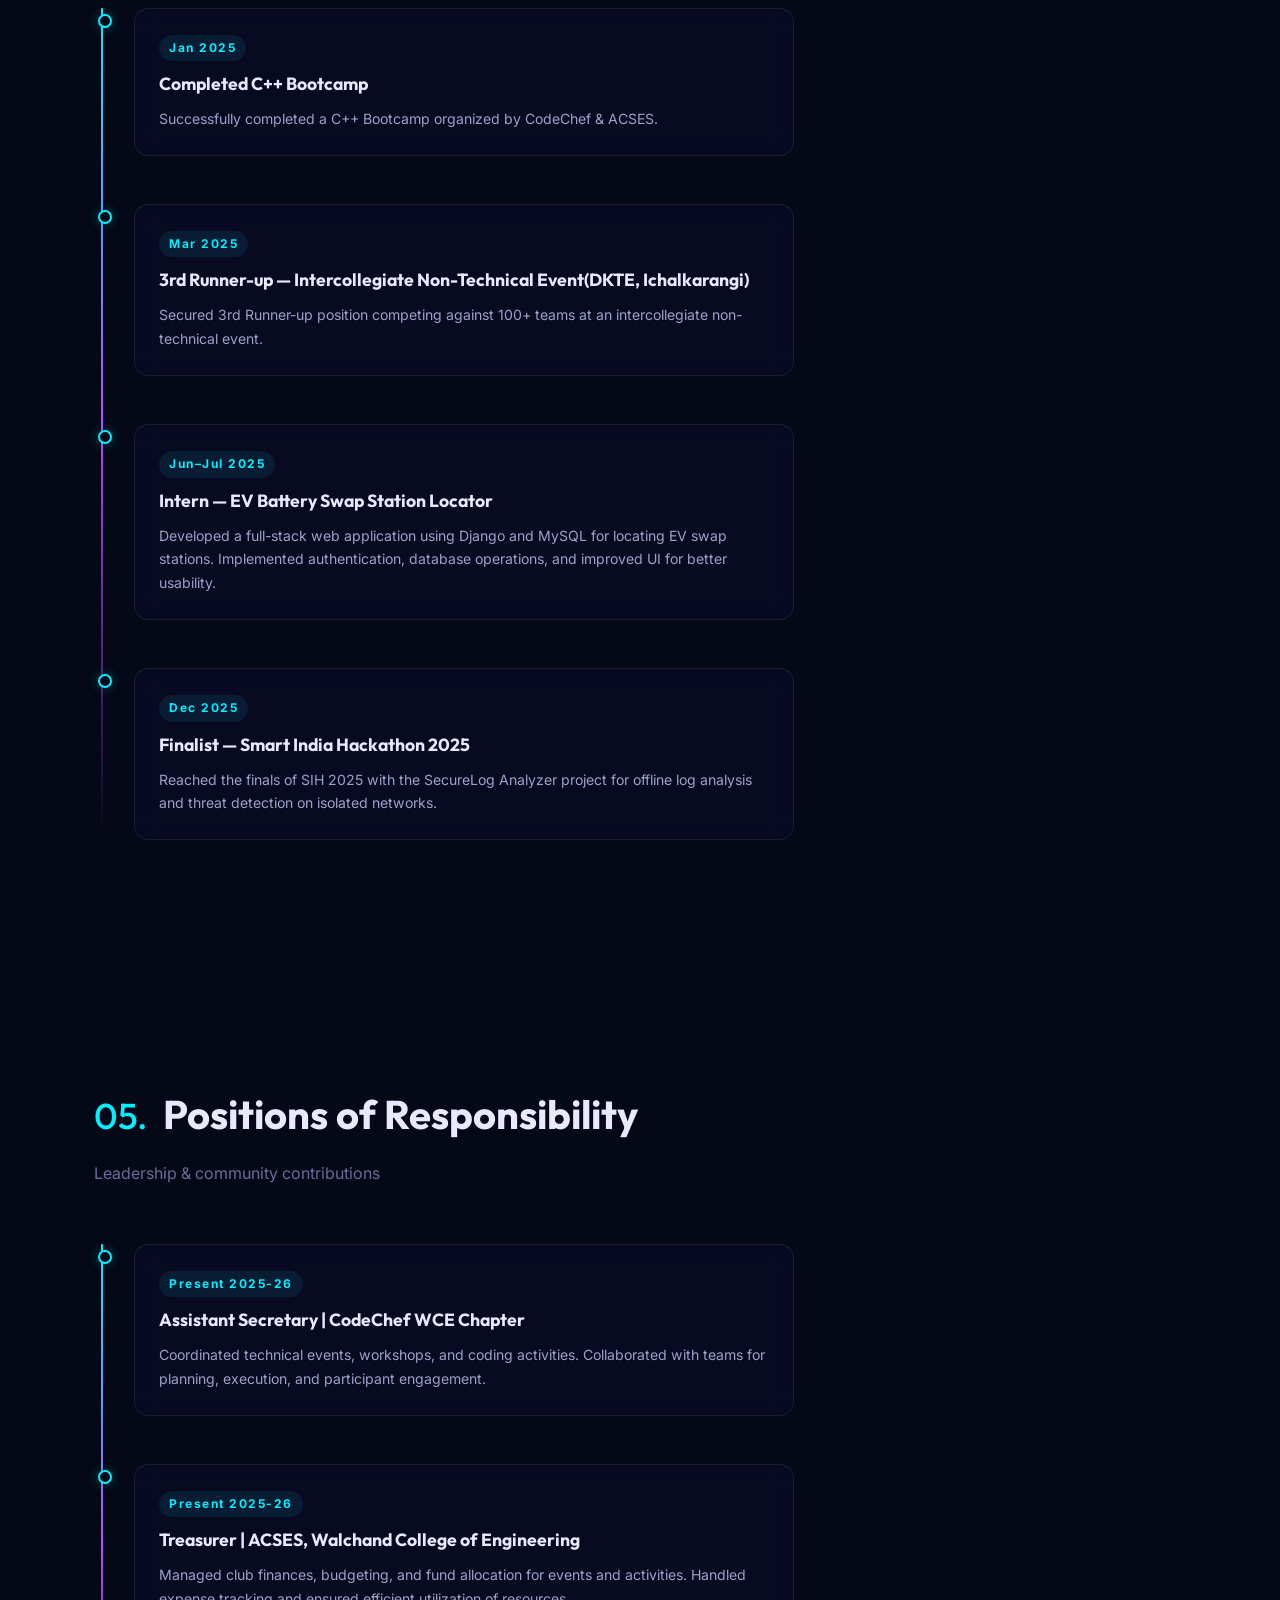
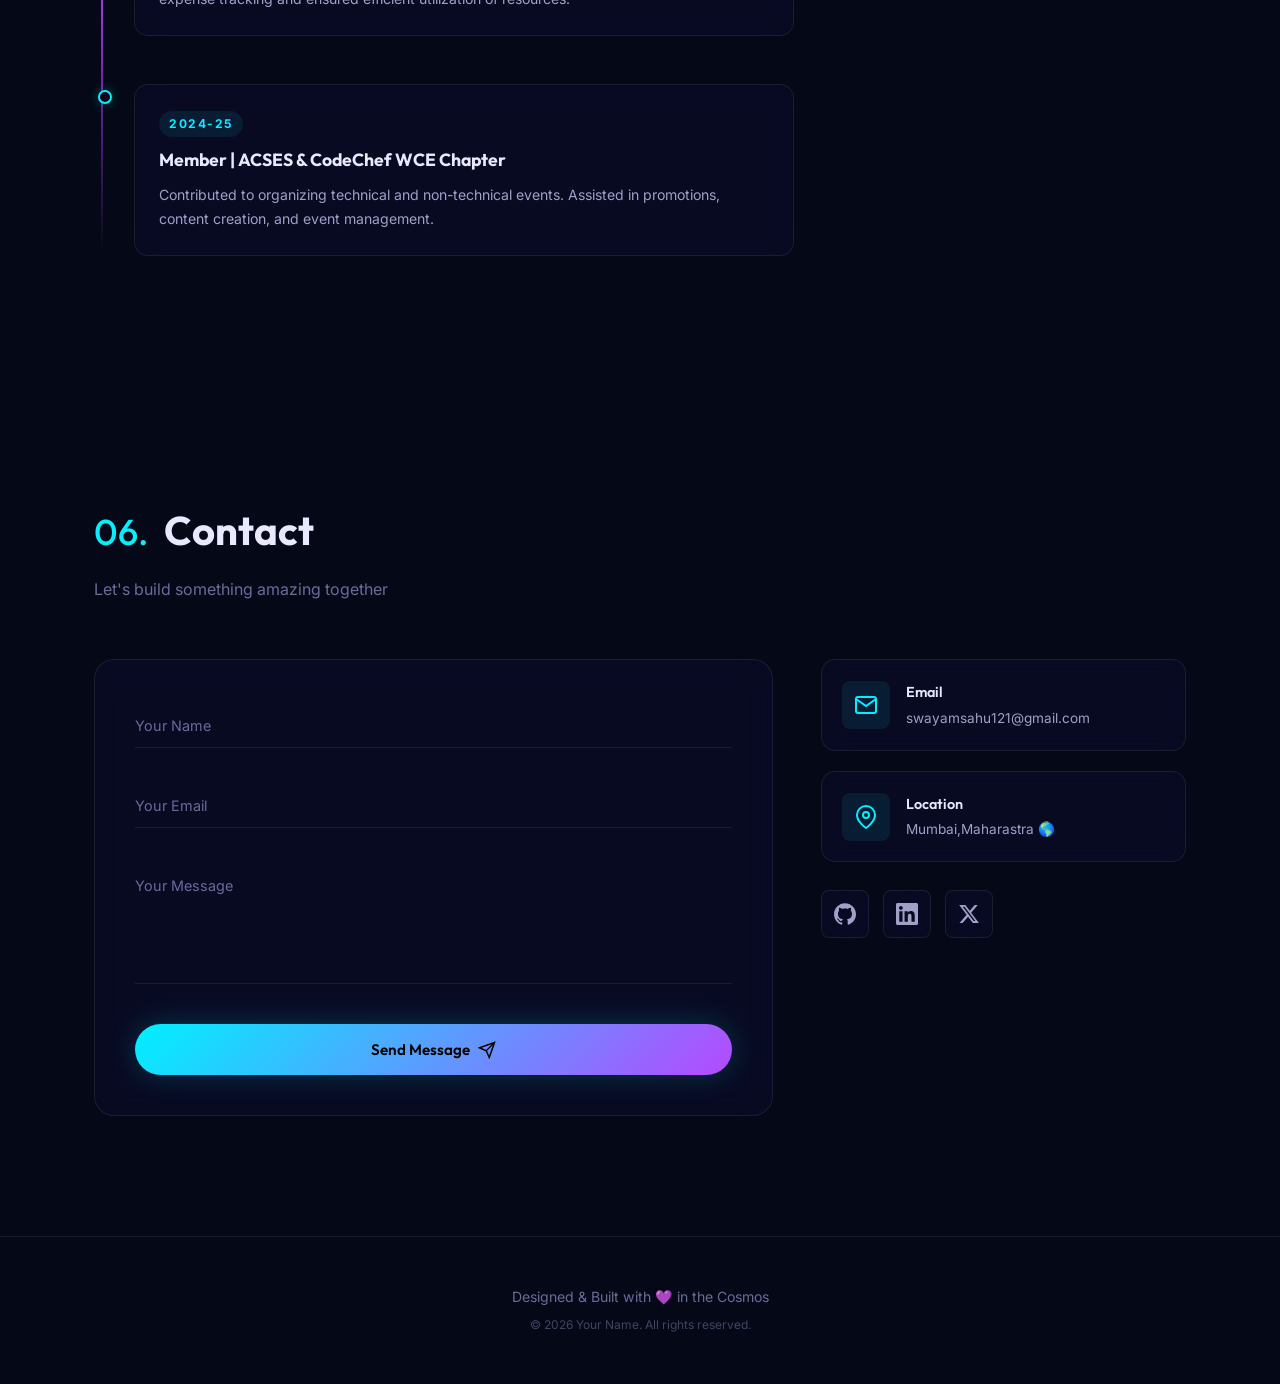
==== commit f765f6c0: "UI  resposi and all" ====
--- a/home.html
+++ b/home.html
@@ -31,6 +31,7 @@
             <li><a href="#techstack">Tech Stack</a></li>
             <li><a href="#projects">Projects</a></li>
             <li><a href="#achievements">Achievements</a></li>
+            <li><a href="#positions">Positions</a></li>
             <li><a href="#contact">Contact</a></li>
         </ul>
         <button class="nav-toggle" id="navToggle" aria-label="Toggle navigation">
@@ -45,6 +46,7 @@
             <li><a href="#techstack">Tech Stack</a></li>
             <li><a href="#projects">Projects</a></li>
             <li><a href="#achievements">Achievements</a></li>
+            <li><a href="#positions">Positions</a></li>
             <li><a href="#contact">Contact</a></li>
         </ul>
     </div>
@@ -59,7 +61,7 @@
             <h1 class="hero-title">
                 <span class="hero-name">I'm <span class="highlight"> SWAYAM SAHU</span></span>
             </h1>
-            <p class="hero-subtitle">Exploring Code Like the Universe</p>
+            <p class="hero-subtitle">Computer Science and Engineering Student</p>
             <p class="hero-desc"> SIH'2025 Finalist · Assistant Secretary @CWC · Assistant Treasurer @ACSES </p>
             <div class="hero-buttons">
                 <a href="#projects" class="btn btn-primary">
@@ -94,15 +96,15 @@
                     <p>I specialize in building <strong>immersive digital experiences</strong> — from sleek web
                         applications to interactive interfaces that push the boundaries of what's possible on the web.
                     </p>
-                    <p>When I'm not coding, you'll find me stargazing, reading about astrophysics, or experimenting with
+                    <p>When I'm not coding, you'll find me stargazing, reading Manga , or experimenting with
                         creative coding and generative art.</p>
                     <div class="about-stats">
                         <div class="stat">
-                            <span class="stat-number" data-target="25">0</span>+
+                            <span class="stat-number" data-target="12">0</span>+
                             <span class="stat-label">Projects</span>
                         </div>
                         <div class="stat">
-                            <span class="stat-number" data-target="3">0</span>+
+                            <span class="stat-number" data-target="2">0</span>+
                             <span class="stat-label">Years Exp.</span>
                         </div>
                         <div class="stat">
@@ -164,93 +166,176 @@
             </h2>
             <p class="section-subtitle reveal">A selection of stellar work</p>
             <div class="projects-grid reveal">
+                <!-- 1. KisanSaarthiAI -->
+                <div class="project-card" data-tilt>
+                    <div class="project-image" style="background: linear-gradient(135deg, #43e97b 0%, #38f9d7 100%);">
+                        <div class="project-overlay">
+                            <span class="project-tech-tag">AI</span>
+                            <span class="project-tech-tag">Logistics</span>
+                            <span class="project-tech-tag">Dashboard</span>
+                        </div>
+                    </div>
+                    <div class="project-info">
+                        <h3>KisanSaarthiAI</h3>
+                        <p>Built an AI-driven logistics system to reduce congestion at agro-industrial hubs using smart
+                            scheduling and real-time dashboards.</p>
+                        <div class="project-links">
+                            <a href="#" class="project-link" aria-label="View source code">
+                                <svg width="18" height="18" viewBox="0 0 24 24" fill="none" stroke="currentColor"
+                                    stroke-width="2">
+                                    <path
+                                        d="M9 19c-5 1.5-5-2.5-7-3m14 6v-3.87a3.37 3.37 0 00-.94-2.61c3.14-.35 6.44-1.54 6.44-7A5.44 5.44 0 0020 4.77 5.07 5.07 0 0019.91 1S18.73.65 16 2.48a13.38 13.38 0 00-7 0C6.27.65 5.09 1 5.09 1A5.07 5.07 0 005 4.77a5.44 5.44 0 00-1.5 3.78c0 5.42 3.3 6.61 6.44 7A3.37 3.37 0 009 18.13V22" />
+                                </svg>
+                                Source
+                            </a>
+                        </div>
+                    </div>
+                </div>
+
+                <!-- 2. SecureLog Analyzer -->
+                <div class="project-card" data-tilt>
+                    <div class="project-image" style="background: linear-gradient(135deg, #f5576c 0%, #ff6a88 100%);">
+                        <div class="project-overlay">
+                            <span class="project-tech-tag">Security</span>
+                            <span class="project-tech-tag">Log Analysis</span>
+                            <span class="project-tech-tag">SOC</span>
+                        </div>
+                    </div>
+                    <div class="project-info">
+                        <h3>SecureLog Analyzer</h3>
+                        <p>Developed an offline log analysis tool for isolated networks with local threat detection,
+                            SOC-level monitoring, log parsing, correlation, alerting, and multi-layer security
+                            architecture. Finalist – Smart India Hackathon 2025.</p>
+                        <div class="project-links">
+                            <a href="#" class="project-link" aria-label="View source code">
+                                <svg width="18" height="18" viewBox="0 0 24 24" fill="none" stroke="currentColor"
+                                    stroke-width="2">
+                                    <path
+                                        d="M9 19c-5 1.5-5-2.5-7-3m14 6v-3.87a3.37 3.37 0 00-.94-2.61c3.14-.35 6.44-1.54 6.44-7A5.44 5.44 0 0020 4.77 5.07 5.07 0 0019.91 1S18.73.65 16 2.48a13.38 13.38 0 00-7 0C6.27.65 5.09 1 5.09 1A5.07 5.07 0 005 4.77a5.44 5.44 0 00-1.5 3.78c0 5.42 3.3 6.61 6.44 7A3.37 3.37 0 009 18.13V22" />
+                                </svg>
+                                Source
+                            </a>
+                        </div>
+                    </div>
+                </div>
+
+                <!-- 3. EV Battery Swap Station Locator -->
                 <div class="project-card" data-tilt>
                     <div class="project-image" style="background: linear-gradient(135deg, #667eea 0%, #764ba2 100%);">
                         <div class="project-overlay">
-                            <span class="project-tech-tag">React</span>
-                            <span class="project-tech-tag">Node.js</span>
-                            <span class="project-tech-tag">MongoDB</span>
-                        </div>
-                    </div>
-                    <div class="project-info">
-                        <h3>Nebula Dashboard</h3>
-                        <p>A real-time analytics dashboard with dynamic charts and cosmic-inspired visualizations for
-                            monitoring business metrics.</p>
-                        <div class="project-links">
-                            <a href="#" class="project-link" aria-label="View live demo">
-                                <svg width="18" height="18" viewBox="0 0 24 24" fill="none" stroke="currentColor"
-                                    stroke-width="2">
-                                    <path
-                                        d="M18 13v6a2 2 0 01-2 2H5a2 2 0 01-2-2V8a2 2 0 012-2h6M15 3h6v6M10 14L21 3" />
-                                </svg>
-                                Live Demo
-                            </a>
-                            <a href="#" class="project-link" aria-label="View source code">
-                                <svg width="18" height="18" viewBox="0 0 24 24" fill="none" stroke="currentColor"
-                                    stroke-width="2">
-                                    <path
-                                        d="M9 19c-5 1.5-5-2.5-7-3m14 6v-3.87a3.37 3.37 0 00-.94-2.61c3.14-.35 6.44-1.54 6.44-7A5.44 5.44 0 0020 4.77 5.07 5.07 0 0019.91 1S18.73.65 16 2.48a13.38 13.38 0 00-7 0C6.27.65 5.09 1 5.09 1A5.07 5.07 0 005 4.77a5.44 5.44 0 00-1.5 3.78c0 5.42 3.3 6.61 6.44 7A3.37 3.37 0 009 18.13V22" />
-                                </svg>
-                                Source
-                            </a>
-                        </div>
-                    </div>
-                </div>
-
+                            <span class="project-tech-tag">Django</span>
+                            <span class="project-tech-tag">MySQL</span>
+                            <span class="project-tech-tag">Auth</span>
+                        </div>
+                    </div>
+                    <div class="project-info">
+                        <h3>EV Battery Swap Station Locator</h3>
+                        <p>Developed a Django-based platform to locate EV swap stations with authentication, CRUD
+                            operations, integrated MySQL database and responsive UI.</p>
+                        <div class="project-links">
+                            <a href="#" class="project-link" aria-label="View source code">
+                                <svg width="18" height="18" viewBox="0 0 24 24" fill="none" stroke="currentColor"
+                                    stroke-width="2">
+                                    <path
+                                        d="M9 19c-5 1.5-5-2.5-7-3m14 6v-3.87a3.37 3.37 0 00-.94-2.61c3.14-.35 6.44-1.54 6.44-7A5.44 5.44 0 0020 4.77 5.07 5.07 0 0019.91 1S18.73.65 16 2.48a13.38 13.38 0 00-7 0C6.27.65 5.09 1 5.09 1A5.07 5.07 0 005 4.77a5.44 5.44 0 00-1.5 3.78c0 5.42 3.3 6.61 6.44 7A3.37 3.37 0 009 18.13V22" />
+                                </svg>
+                                Source
+                            </a>
+                        </div>
+                    </div>
+                </div>
+
+                <!-- 4. SaveLife – Driver Drowsiness Detection -->
                 <div class="project-card" data-tilt>
                     <div class="project-image" style="background: linear-gradient(135deg, #f093fb 0%, #f5576c 100%);">
                         <div class="project-overlay">
+                            <span class="project-tech-tag">OpenCV</span>
+                            <span class="project-tech-tag">MediaPipe</span>
                             <span class="project-tech-tag">Python</span>
-                            <span class="project-tech-tag">TensorFlow</span>
-                            <span class="project-tech-tag">Flask</span>
-                        </div>
-                    </div>
-                    <div class="project-info">
-                        <h3>Stellar AI Engine</h3>
-                        <p>An AI-powered recommendation engine using deep learning to analyze user behavior and deliver
-                            personalized content at scale.</p>
-                        <div class="project-links">
-                            <a href="#" class="project-link" aria-label="View live demo">
-                                <svg width="18" height="18" viewBox="0 0 24 24" fill="none" stroke="currentColor"
-                                    stroke-width="2">
-                                    <path
-                                        d="M18 13v6a2 2 0 01-2 2H5a2 2 0 01-2-2V8a2 2 0 012-2h6M15 3h6v6M10 14L21 3" />
-                                </svg>
-                                Live Demo
-                            </a>
-                            <a href="#" class="project-link" aria-label="View source code">
-                                <svg width="18" height="18" viewBox="0 0 24 24" fill="none" stroke="currentColor"
-                                    stroke-width="2">
-                                    <path
-                                        d="M9 19c-5 1.5-5-2.5-7-3m14 6v-3.87a3.37 3.37 0 00-.94-2.61c3.14-.35 6.44-1.54 6.44-7A5.44 5.44 0 0020 4.77 5.07 5.07 0 0019.91 1S18.73.65 16 2.48a13.38 13.38 0 00-7 0C6.27.65 5.09 1 5.09 1A5.07 5.07 0 005 4.77a5.44 5.44 0 00-1.5 3.78c0 5.42 3.3 6.61 6.44 7A3.37 3.37 0 009 18.13V22" />
-                                </svg>
-                                Source
-                            </a>
-                        </div>
-                    </div>
-                </div>
-
+                        </div>
+                    </div>
+                    <div class="project-info">
+                        <h3>SaveLife – Driver Drowsiness Detection</h3>
+                        <p>Built a real-time driver monitoring system using OpenCV & MediaPipe for drowsiness detection
+                            and instant alerts.</p>
+                        <div class="project-links">
+                            <a href="#" class="project-link" aria-label="View source code">
+                                <svg width="18" height="18" viewBox="0 0 24 24" fill="none" stroke="currentColor"
+                                    stroke-width="2">
+                                    <path
+                                        d="M9 19c-5 1.5-5-2.5-7-3m14 6v-3.87a3.37 3.37 0 00-.94-2.61c3.14-.35 6.44-1.54 6.44-7A5.44 5.44 0 0020 4.77 5.07 5.07 0 0019.91 1S18.73.65 16 2.48a13.38 13.38 0 00-7 0C6.27.65 5.09 1 5.09 1A5.07 5.07 0 005 4.77a5.44 5.44 0 00-1.5 3.78c0 5.42 3.3 6.61 6.44 7A3.37 3.37 0 009 18.13V22" />
+                                </svg>
+                                Source
+                            </a>
+                        </div>
+                    </div>
+                </div>
+
+                <!-- 5. NexusHealth – Touchless Healthcare Interface -->
                 <div class="project-card" data-tilt>
                     <div class="project-image" style="background: linear-gradient(135deg, #4facfe 0%, #00f2fe 100%);">
                         <div class="project-overlay">
-                            <span class="project-tech-tag">JavaScript</span>
-                            <span class="project-tech-tag">WebGL</span>
-                            <span class="project-tech-tag">Canvas</span>
-                        </div>
-                    </div>
-                    <div class="project-info">
-                        <h3>Cosmic Visualizer</h3>
-                        <p>An interactive WebGL-powered space simulation that renders real-time galaxy formations with
-                            procedural generation algorithms.</p>
-                        <div class="project-links">
-                            <a href="#" class="project-link" aria-label="View live demo">
-                                <svg width="18" height="18" viewBox="0 0 24 24" fill="none" stroke="currentColor"
-                                    stroke-width="2">
-                                    <path
-                                        d="M18 13v6a2 2 0 01-2 2H5a2 2 0 01-2-2V8a2 2 0 012-2h6M15 3h6v6M10 14L21 3" />
-                                </svg>
-                                Live Demo
-                            </a>
+                            <span class="project-tech-tag">AI</span>
+                            <span class="project-tech-tag">Vision</span>
+                            <span class="project-tech-tag">Voice</span>
+                        </div>
+                    </div>
+                    <div class="project-info">
+                        <h3>NexusHealth – Touchless Healthcare</h3>
+                        <p>Designed an AI-based touchless system enabling doctors to access patient data using vision
+                            and voice control.</p>
+                        <div class="project-links">
+                            <a href="#" class="project-link" aria-label="View source code">
+                                <svg width="18" height="18" viewBox="0 0 24 24" fill="none" stroke="currentColor"
+                                    stroke-width="2">
+                                    <path
+                                        d="M9 19c-5 1.5-5-2.5-7-3m14 6v-3.87a3.37 3.37 0 00-.94-2.61c3.14-.35 6.44-1.54 6.44-7A5.44 5.44 0 0020 4.77 5.07 5.07 0 0019.91 1S18.73.65 16 2.48a13.38 13.38 0 00-7 0C6.27.65 5.09 1 5.09 1A5.07 5.07 0 005 4.77a5.44 5.44 0 00-1.5 3.78c0 5.42 3.3 6.61 6.44 7A3.37 3.37 0 009 18.13V22" />
+                                </svg>
+                                Source
+                            </a>
+                        </div>
+                    </div>
+                </div>
+
+                <!-- 6. Health & Diet Tracker -->
+                <div class="project-card" data-tilt>
+                    <div class="project-image" style="background: linear-gradient(135deg, #fbc2eb 0%, #a6c1ee 100%);">
+                        <div class="project-overlay">
+                            <span class="project-tech-tag">C++</span>
+                            <span class="project-tech-tag">SFML</span>
+                            <span class="project-tech-tag">OOP</span>
+                        </div>
+                    </div>
+                    <div class="project-info">
+                        <h3>Health & Diet Tracker</h3>
+                        <p>Developed an OOP-based application for BMI calculation, calorie tracking, and diet
+                            recommendations.</p>
+                        <div class="project-links">
+                            <a href="#" class="project-link" aria-label="View source code">
+                                <svg width="18" height="18" viewBox="0 0 24 24" fill="none" stroke="currentColor"
+                                    stroke-width="2">
+                                    <path
+                                        d="M9 19c-5 1.5-5-2.5-7-3m14 6v-3.87a3.37 3.37 0 00-.94-2.61c3.14-.35 6.44-1.54 6.44-7A5.44 5.44 0 0020 4.77 5.07 5.07 0 0019.91 1S18.73.65 16 2.48a13.38 13.38 0 00-7 0C6.27.65 5.09 1 5.09 1A5.07 5.07 0 005 4.77a5.44 5.44 0 00-1.5 3.78c0 5.42 3.3 6.61 6.44 7A3.37 3.37 0 009 18.13V22" />
+                                </svg>
+                                Source
+                            </a>
+                        </div>
+                    </div>
+                </div>
+
+                <!-- 7. Python Email Automation -->
+                <div class="project-card" data-tilt>
+                    <div class="project-image" style="background: linear-gradient(135deg, #fccb90 0%, #d57eeb 100%);">
+                        <div class="project-overlay">
+                            <span class="project-tech-tag">Python</span>
+                            <span class="project-tech-tag">SMTP</span>
+                            <span class="project-tech-tag">Automation</span>
+                        </div>
+                    </div>
+                    <div class="project-info">
+                        <h3>Python Email Automation</h3>
+                        <p>Created a Python script to automate email sending using SMTP protocols.</p>
+                        <div class="project-links">
                             <a href="#" class="project-link" aria-label="View source code">
                                 <svg width="18" height="18" viewBox="0 0 24 24" fill="none" stroke="currentColor"
                                     stroke-width="2">
@@ -277,37 +362,77 @@
                 <div class="timeline-item">
                     <div class="timeline-dot"></div>
                     <div class="timeline-content">
-                        <span class="timeline-date">2025</span>
-                        <h3>Hackathon Winner</h3>
-                        <p>Won 1st place at a national-level hackathon by building an AI-powered sustainability tracker
-                            in 48 hours.</p>
-                    </div>
-                </div>
-                <div class="timeline-item">
-                    <div class="timeline-dot"></div>
-                    <div class="timeline-content">
-                        <span class="timeline-date">2024</span>
-                        <h3>Open Source Contributor</h3>
-                        <p>Contributed to major open-source projects with 300+ GitHub contributions and multiple merged
-                            pull requests.</p>
-                    </div>
-                </div>
-                <div class="timeline-item">
-                    <div class="timeline-dot"></div>
-                    <div class="timeline-content">
-                        <span class="timeline-date">2024</span>
-                        <h3>Dean's List — Computer Science</h3>
-                        <p>Recognized for academic excellence and awarded a scholarship for exceptional performance in
-                            advanced CS courses.</p>
-                    </div>
-                </div>
-                <div class="timeline-item">
-                    <div class="timeline-dot"></div>
-                    <div class="timeline-content">
-                        <span class="timeline-date">2023</span>
-                        <h3>Freelance Launch</h3>
-                        <p>Successfully delivered 10+ client projects across web development, UI/UX design, and data
-                            visualization.</p>
+                        <span class="timeline-date">Jan 2025</span>
+                        <h3>Completed C++ Bootcamp</h3>
+                        <p>Successfully completed a C++ Bootcamp organized by CodeChef & ACSES.</p>
+                    </div>
+                </div>
+
+                <div class="timeline-item">
+                    <div class="timeline-dot"></div>
+                    <div class="timeline-content">
+                        <span class="timeline-date">Mar 2025</span>
+                        <h3>3rd Runner-up — Intercollegiate Non-Technical Event(DKTE, Ichalkarangi)</h3>
+                        <p>Secured 3rd Runner-up position competing against 100+ teams at an intercollegiate
+                            non-technical event.</p>
+                    </div>
+                </div>
+                <div class="timeline-item">
+                    <div class="timeline-dot"></div>
+                    <div class="timeline-content">
+                        <span class="timeline-date">Jun–Jul 2025</span>
+                        <h3>Intern — EV Battery Swap Station Locator</h3>
+                        <p>Developed a full-stack web application using Django and MySQL for locating EV swap stations.
+                            Implemented authentication, database operations, and improved UI for better usability.</p>
+                    </div>
+                </div>
+                <div class="timeline-item">
+                    <div class="timeline-dot"></div>
+                    <div class="timeline-content">
+                        <span class="timeline-date">Dec 2025</span>
+                        <h3>Finalist — Smart India Hackathon 2025</h3>
+                        <p>Reached the finals of SIH 2025 with the SecureLog Analyzer project for offline log analysis
+                            and threat detection on isolated networks.</p>
+                    </div>
+                
+            </div>
+        </div>
+    </section>
+
+    <!-- ========== POSITIONS OF RESPONSIBILITY SECTION ========== -->
+    <section class="section" id="positions">
+        <div class="container">
+            <h2 class="section-title reveal">
+                <span class="section-number">05.</span> Positions of Responsibility
+            </h2>
+            <p class="section-subtitle reveal">Leadership & community contributions</p>
+            <div class="timeline reveal">
+                <div class="timeline-item">
+                    <div class="timeline-dot"></div>
+                    <div class="timeline-content">
+                        <span class="timeline-date">Present 2025-26</span>
+                        <h3>Assistant Secretary | CodeChef WCE Chapter</h3>
+                        <p>Coordinated technical events, workshops, and coding activities. Collaborated with teams for
+                            planning, execution, and participant engagement.</p>
+                    </div>
+                </div>
+                <div class="timeline-item">
+                    <div class="timeline-dot"></div>
+                    <div class="timeline-content">
+                        <span class="timeline-date">Present 2025-26</span>
+                        <h3>Treasurer | ACSES, Walchand College of Engineering</h3>
+                        <p>Managed club finances, budgeting, and fund allocation for events and activities. Handled
+                            expense tracking and ensured efficient utilization of resources.</p>
+                        
+                    </div>
+                </div>
+                <div class="timeline-item">
+                    <div class="timeline-dot"></div>
+                    <div class="timeline-content">
+                        <span class="timeline-date">2024-25</span>
+                        <h3>Member | ACSES & CodeChef WCE Chapter</h3>
+                        <p>Contributed to organizing technical and non-technical events. Assisted in promotions,
+                            content creation, and event management.</p>
                     </div>
                 </div>
             </div>
@@ -318,7 +443,7 @@
     <section class="section" id="contact">
         <div class="container">
             <h2 class="section-title reveal">
-                <span class="section-number">05.</span> Contact
+                <span class="section-number">06.</span> Contact
             </h2>
             <p class="section-subtitle reveal">Let's build something amazing together</p>
             <div class="contact-wrapper reveal">
@@ -361,7 +486,7 @@
                         </div>
                         <div>
                             <h4>Email</h4>
-                            <p>hello@yourname.dev</p>
+                            <p>swayamsahu121@gmail.com</p>
                         </div>
                     </div>
                     <div class="contact-card">
@@ -374,7 +499,7 @@
                         </div>
                         <div>
                             <h4>Location</h4>
-                            <p>Planet Earth &#127758;</p>
+                            <p>Mumbai,Maharastra &#127758;</p>
                         </div>
                     </div>
                     <div class="contact-socials">
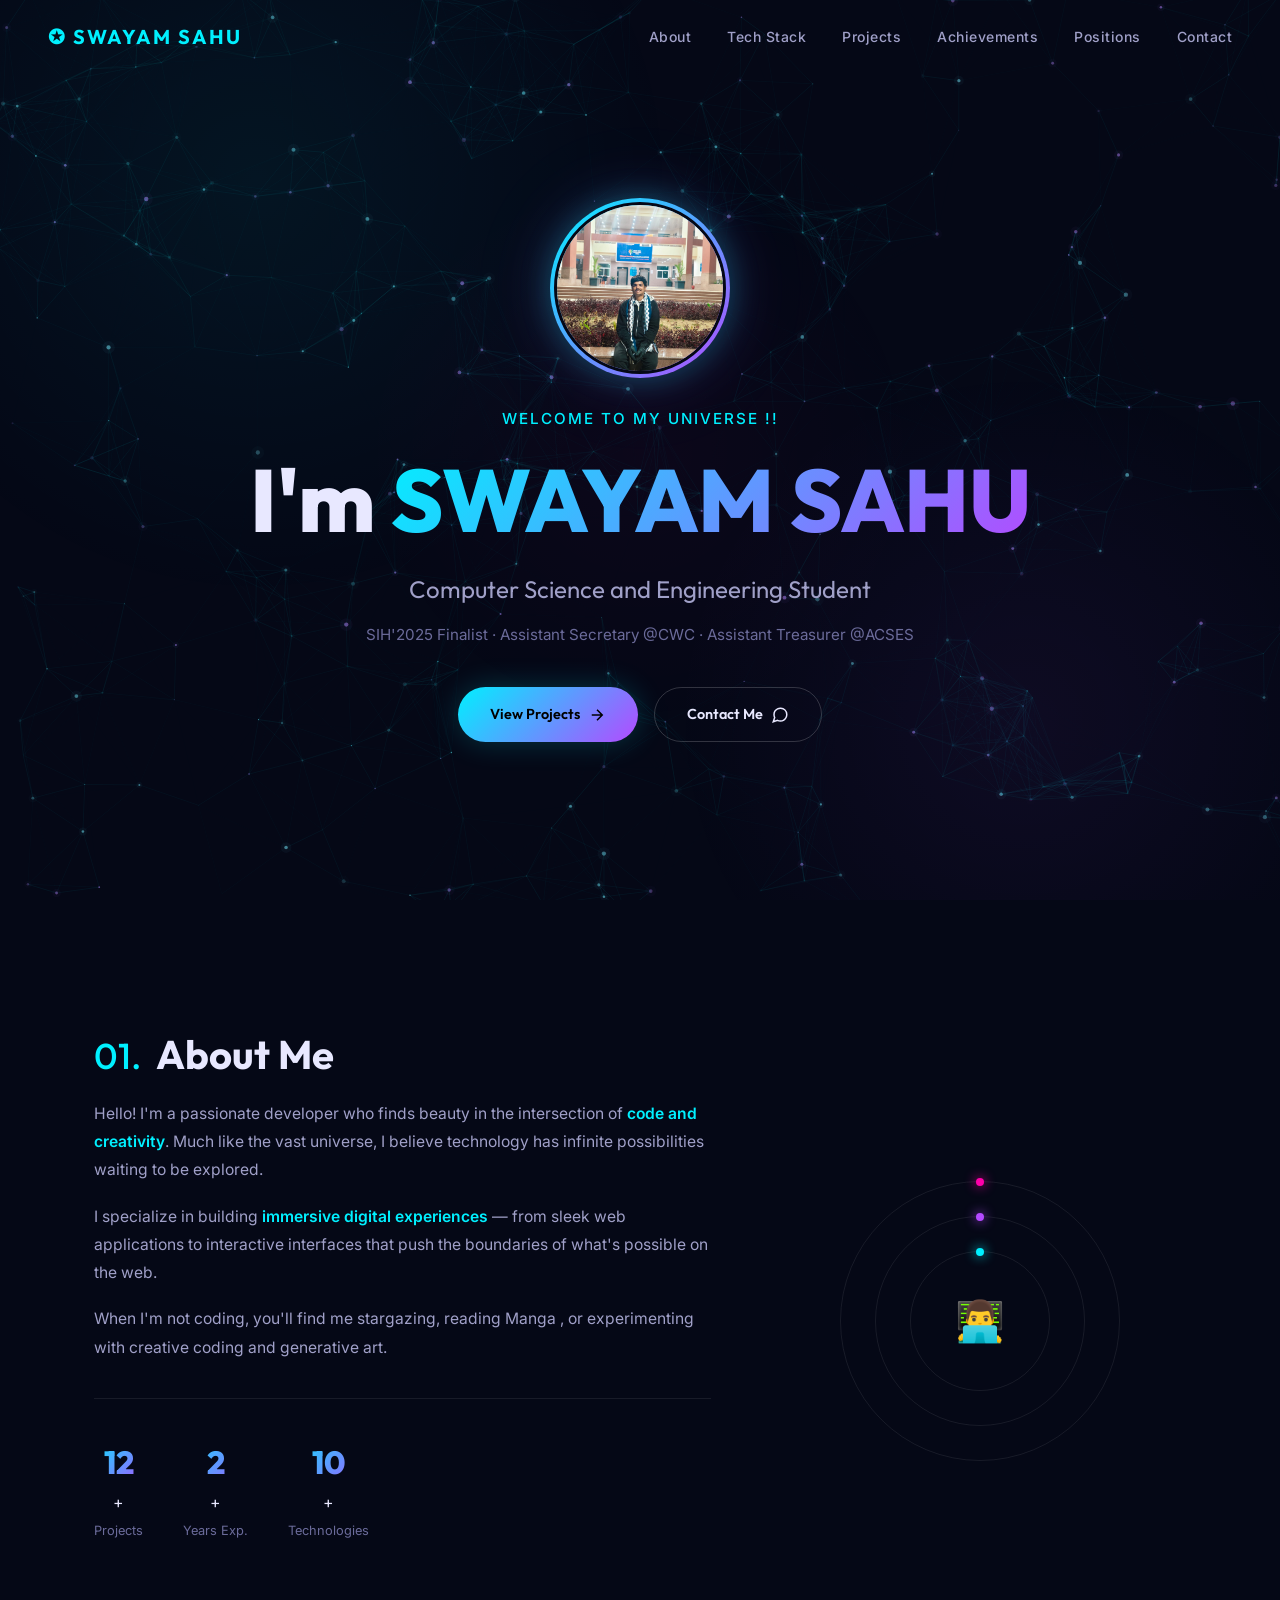
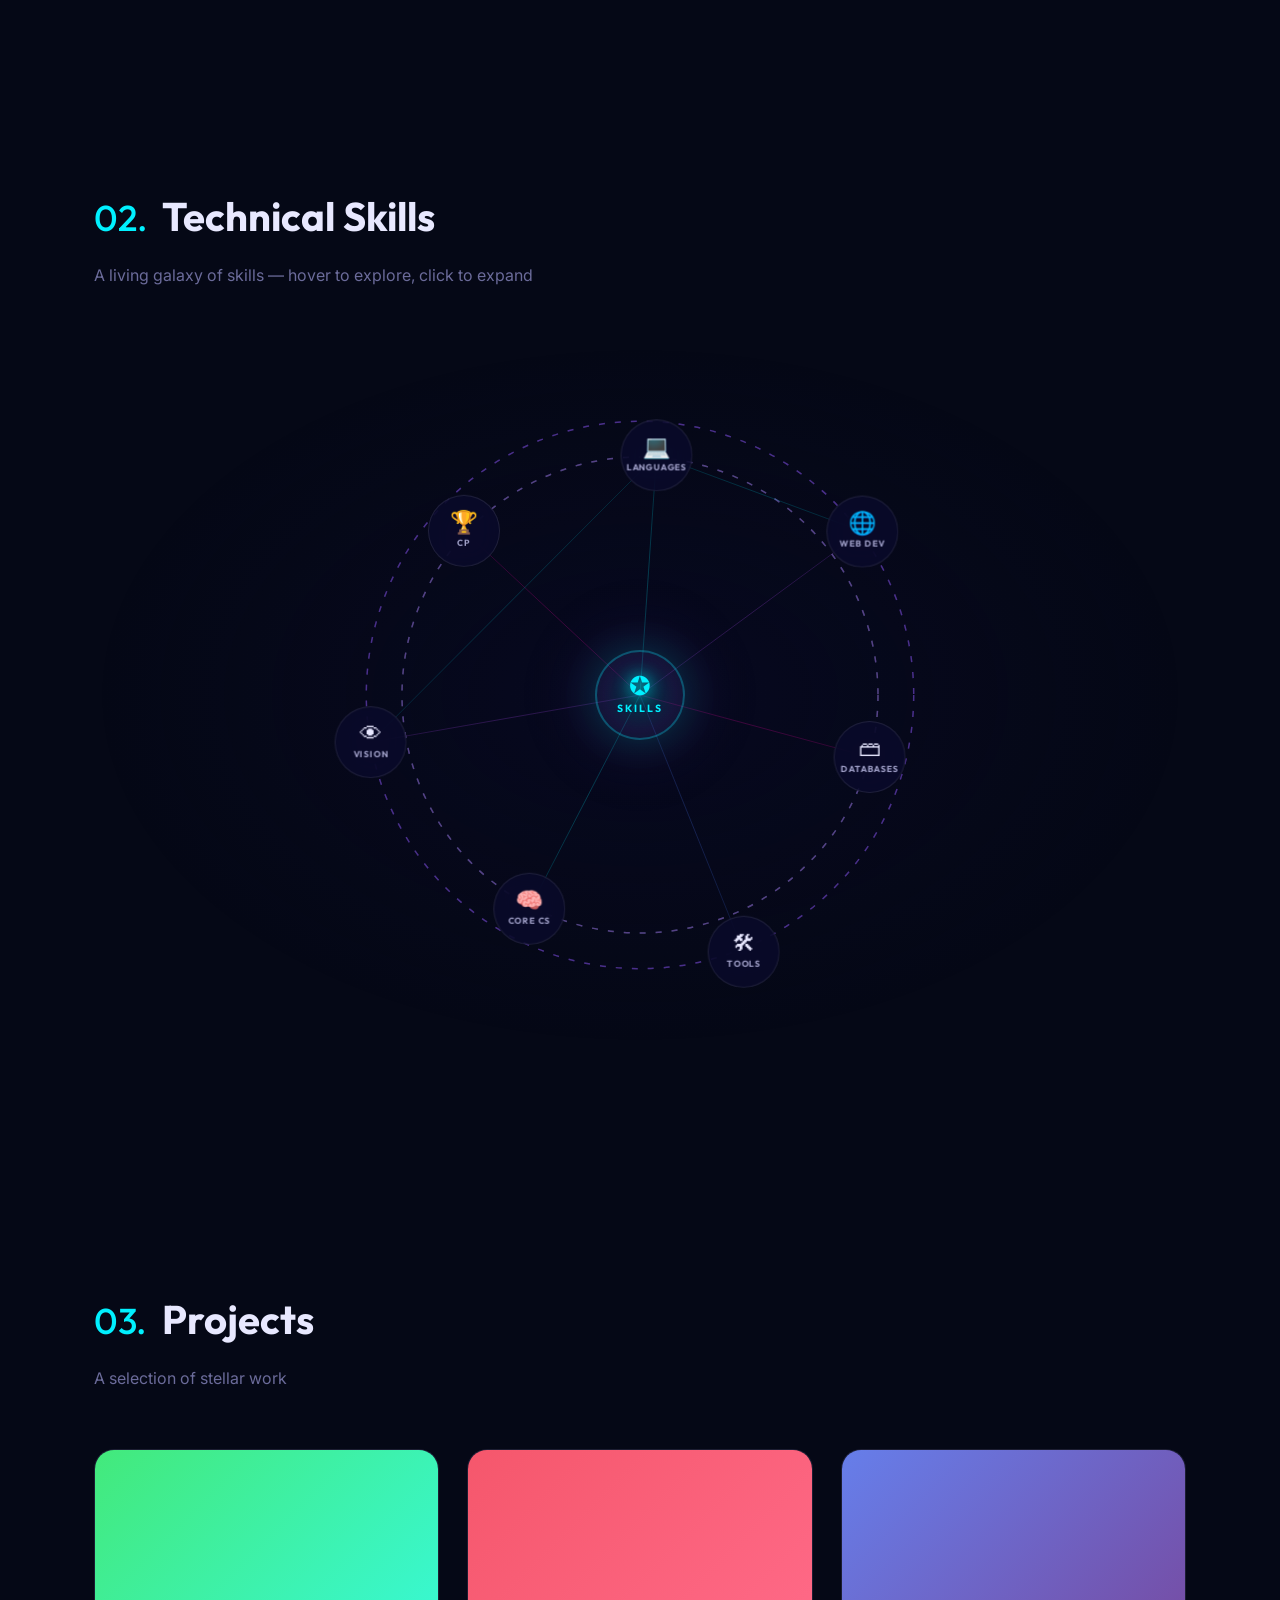
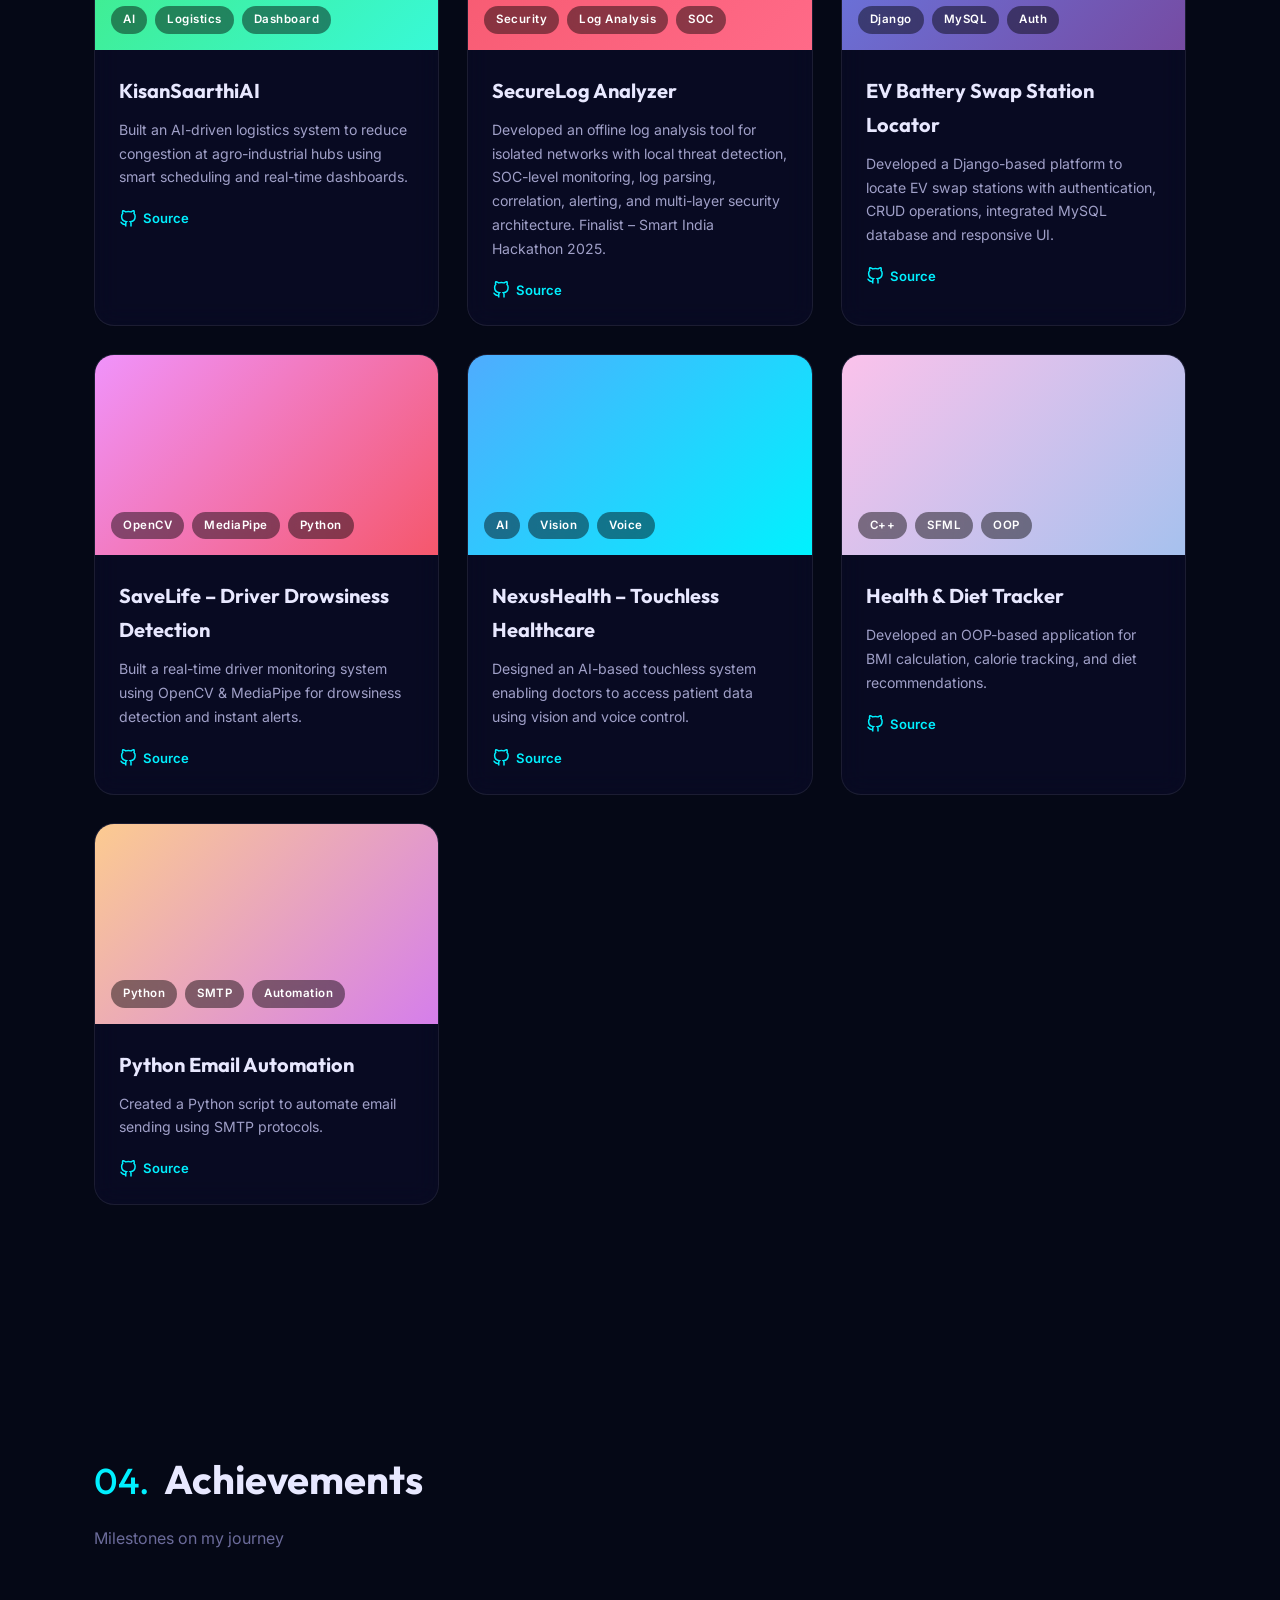
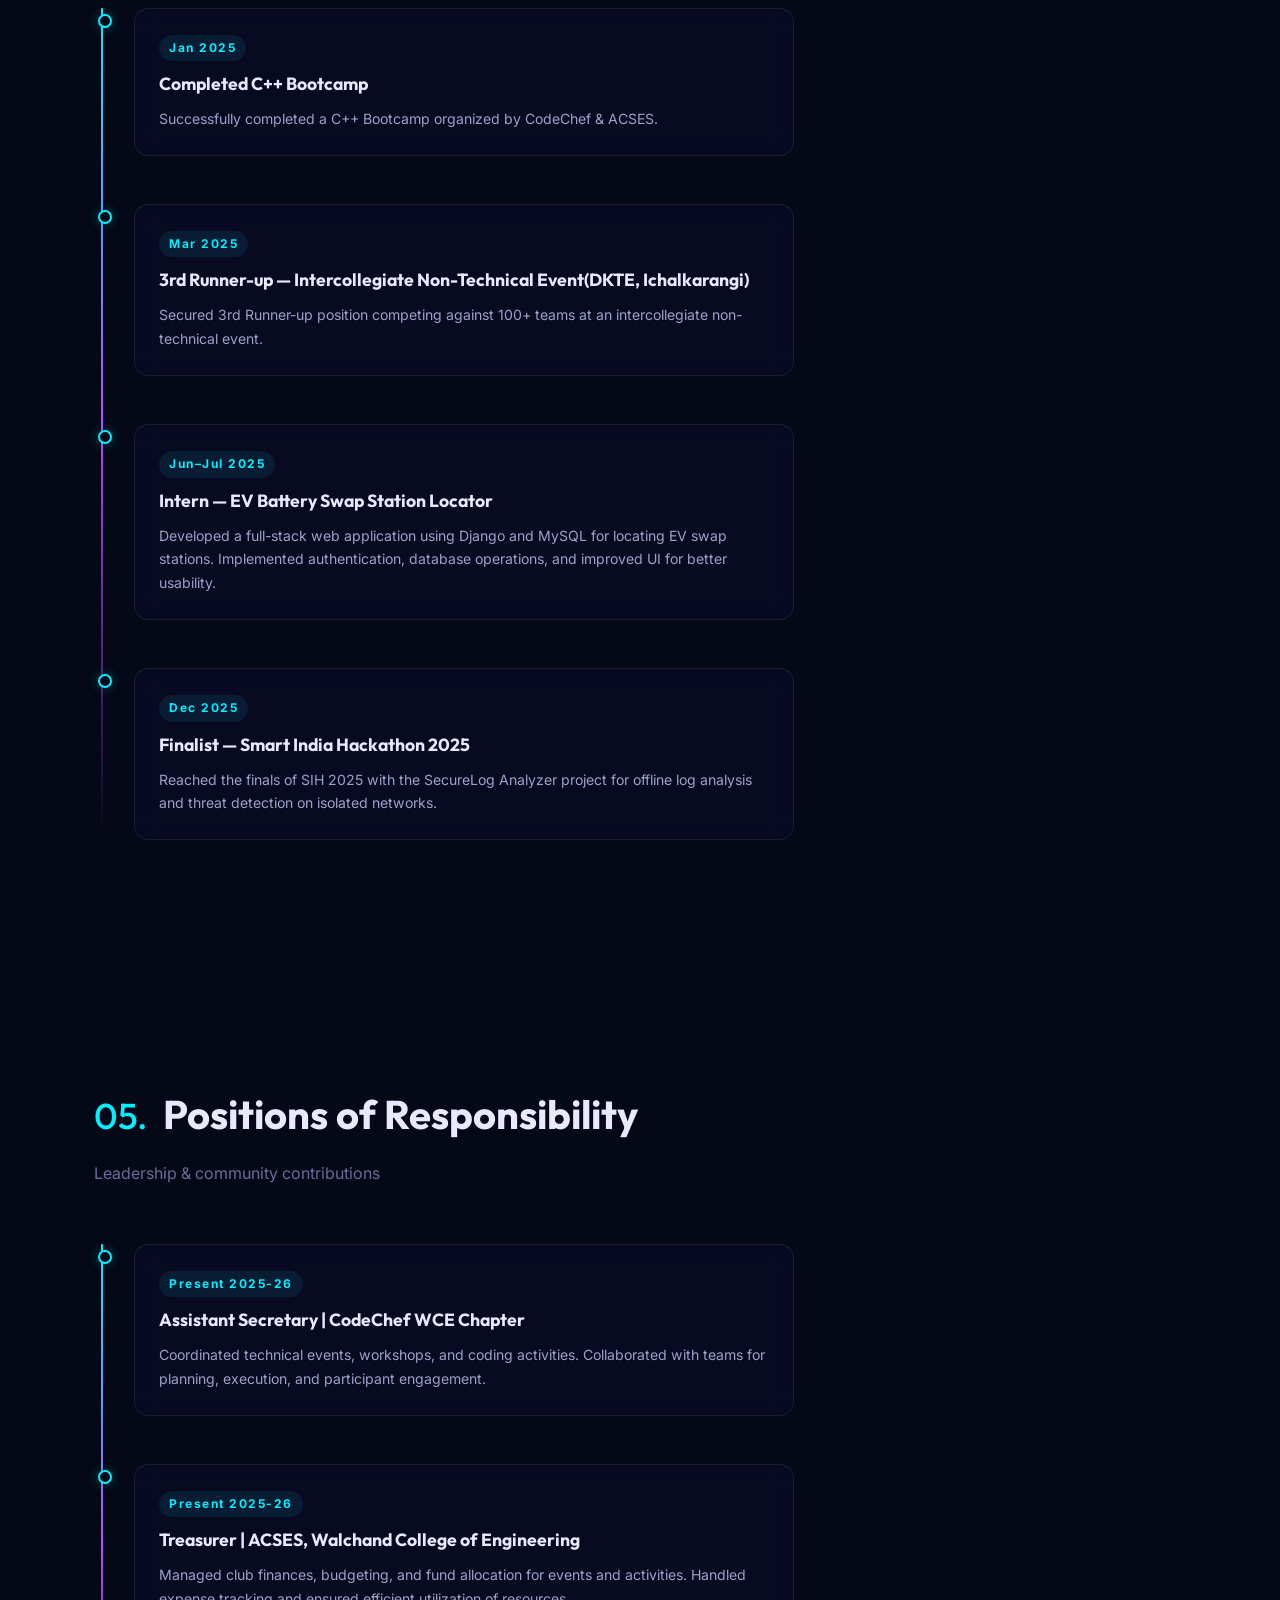
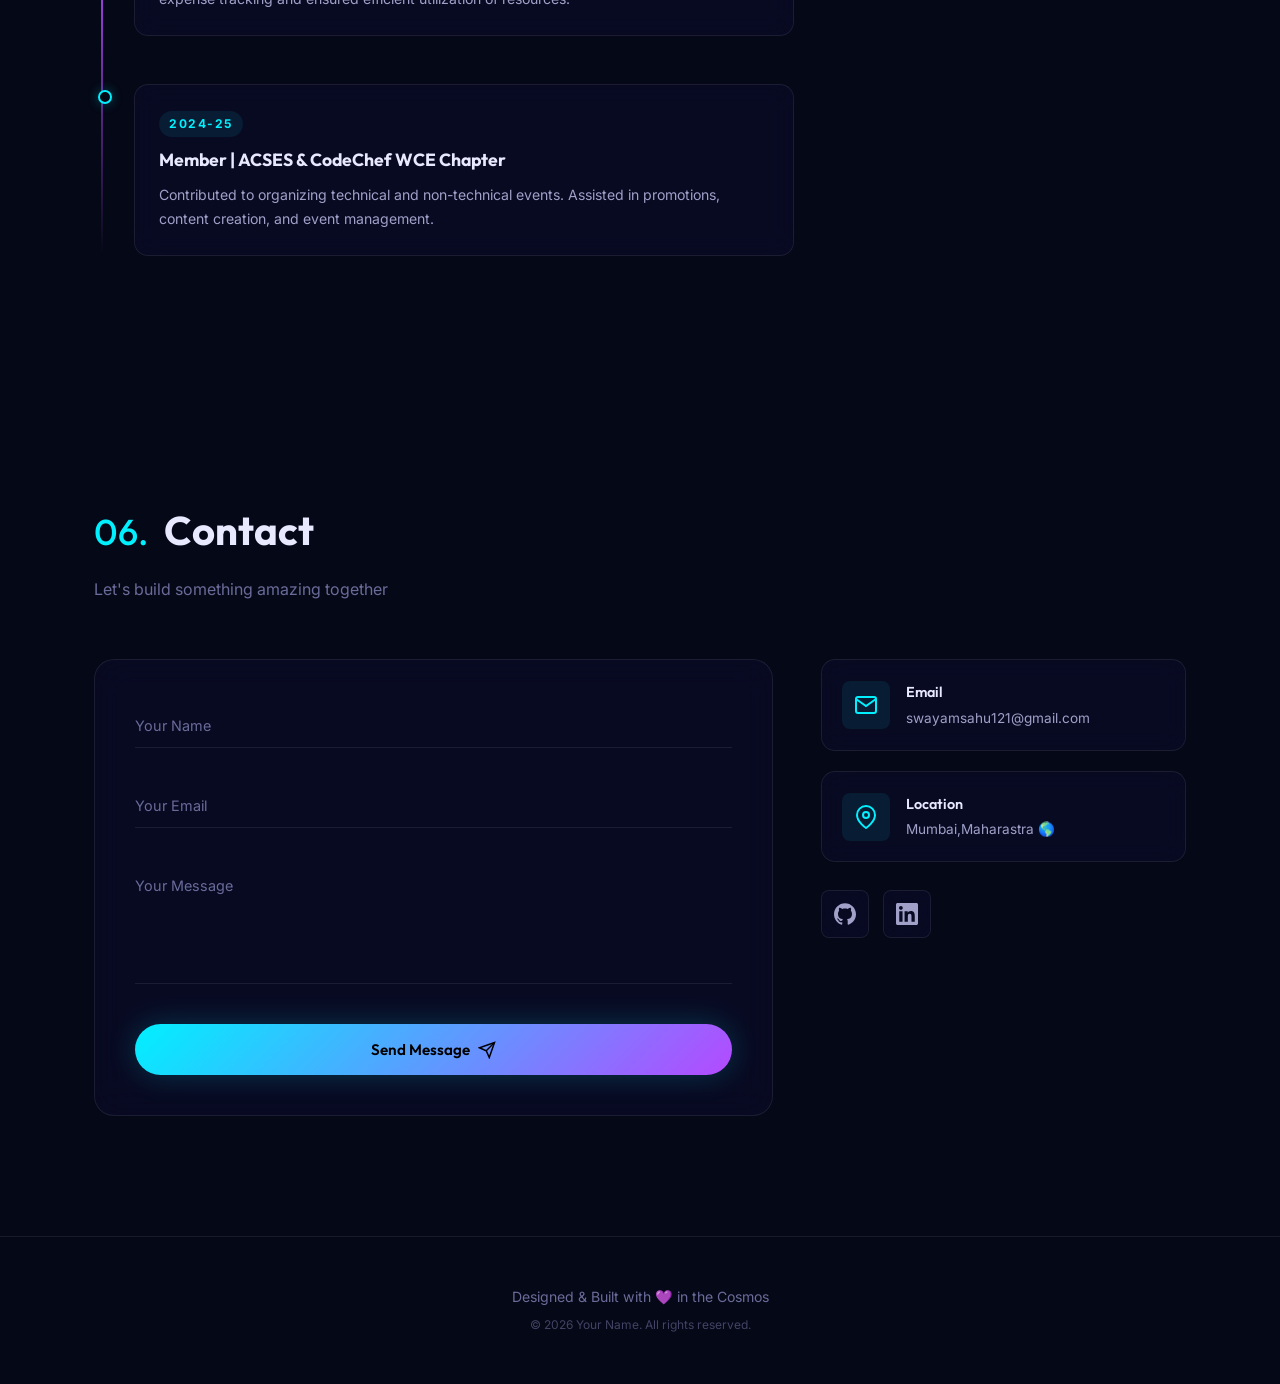
==== commit 3cb3fbd5: "link" ====
--- a/home.html
+++ b/home.html
@@ -394,9 +394,9 @@
                         <p>Reached the finals of SIH 2025 with the SecureLog Analyzer project for offline log analysis
                             and threat detection on isolated networks.</p>
                     </div>
-                
-            </div>
-        </div>
+
+                </div>
+            </div>
     </section>
 
     <!-- ========== POSITIONS OF RESPONSIBILITY SECTION ========== -->
@@ -423,7 +423,7 @@
                         <h3>Treasurer | ACSES, Walchand College of Engineering</h3>
                         <p>Managed club finances, budgeting, and fund allocation for events and activities. Handled
                             expense tracking and ensured efficient utilization of resources.</p>
-                        
+
                     </div>
                 </div>
                 <div class="timeline-item">
@@ -503,24 +503,18 @@
                         </div>
                     </div>
                     <div class="contact-socials">
-                        <a href="#" class="social-link" aria-label="GitHub">
+                        <a href="https://github.com/swayking007" class="social-link" aria-label="GitHub">
                             <svg width="22" height="22" viewBox="0 0 24 24" fill="currentColor">
                                 <path
                                     d="M12 .297c-6.63 0-12 5.373-12 12 0 5.303 3.438 9.8 8.205 11.385.6.113.82-.258.82-.577 0-.285-.01-1.04-.015-2.04-3.338.724-4.042-1.61-4.042-1.61C4.422 18.07 3.633 17.7 3.633 17.7c-1.087-.744.084-.729.084-.729 1.205.084 1.838 1.236 1.838 1.236 1.07 1.835 2.809 1.305 3.495.998.108-.776.417-1.305.76-1.605-2.665-.3-5.466-1.332-5.466-5.93 0-1.31.465-2.38 1.235-3.22-.135-.303-.54-1.523.105-3.176 0 0 1.005-.322 3.3 1.23.96-.267 1.98-.399 3-.405 1.02.006 2.04.138 3 .405 2.28-1.552 3.285-1.23 3.285-1.23.645 1.653.24 2.873.12 3.176.765.84 1.23 1.91 1.23 3.22 0 4.61-2.805 5.625-5.475 5.92.42.36.81 1.096.81 2.22 0 1.606-.015 2.896-.015 3.286 0 .315.21.69.825.57C20.565 22.092 24 17.592 24 12.297c0-6.627-5.373-12-12-12" />
                             </svg>
                         </a>
-                        <a href="#" class="social-link" aria-label="LinkedIn">
+                        <a href="https://www.linkedin.com/in/swayam-sahu/" class="social-link" aria-label="LinkedIn">
                             <svg width="22" height="22" viewBox="0 0 24 24" fill="currentColor">
                                 <path
                                     d="M20.447 20.452h-3.554v-5.569c0-1.328-.027-3.037-1.852-3.037-1.853 0-2.136 1.445-2.136 2.939v5.667H9.351V9h3.414v1.561h.046c.477-.9 1.637-1.85 3.37-1.85 3.601 0 4.267 2.37 4.267 5.455v6.286zM5.337 7.433c-1.144 0-2.063-.926-2.063-2.065 0-1.138.92-2.063 2.063-2.063 1.14 0 2.064.925 2.064 2.063 0 1.139-.925 2.065-2.064 2.065zm1.782 13.019H3.555V9h3.564v11.452zM22.225 0H1.771C.792 0 0 .774 0 1.729v20.542C0 23.227.792 24 1.771 24h20.451C23.2 24 24 23.227 24 22.271V1.729C24 .774 23.2 0 22.222 0h.003z" />
                             </svg>
                         </a>
-                        <a href="#" class="social-link" aria-label="Twitter">
-                            <svg width="22" height="22" viewBox="0 0 24 24" fill="currentColor">
-                                <path
-                                    d="M18.244 2.25h3.308l-7.227 8.26 8.502 11.24H16.17l-5.214-6.817L4.99 21.75H1.68l7.73-8.835L1.254 2.25H8.08l4.713 6.231zm-1.161 17.52h1.833L7.084 4.126H5.117z" />
-                            </svg>
-                        </a>
                     </div>
                 </div>
             </div>
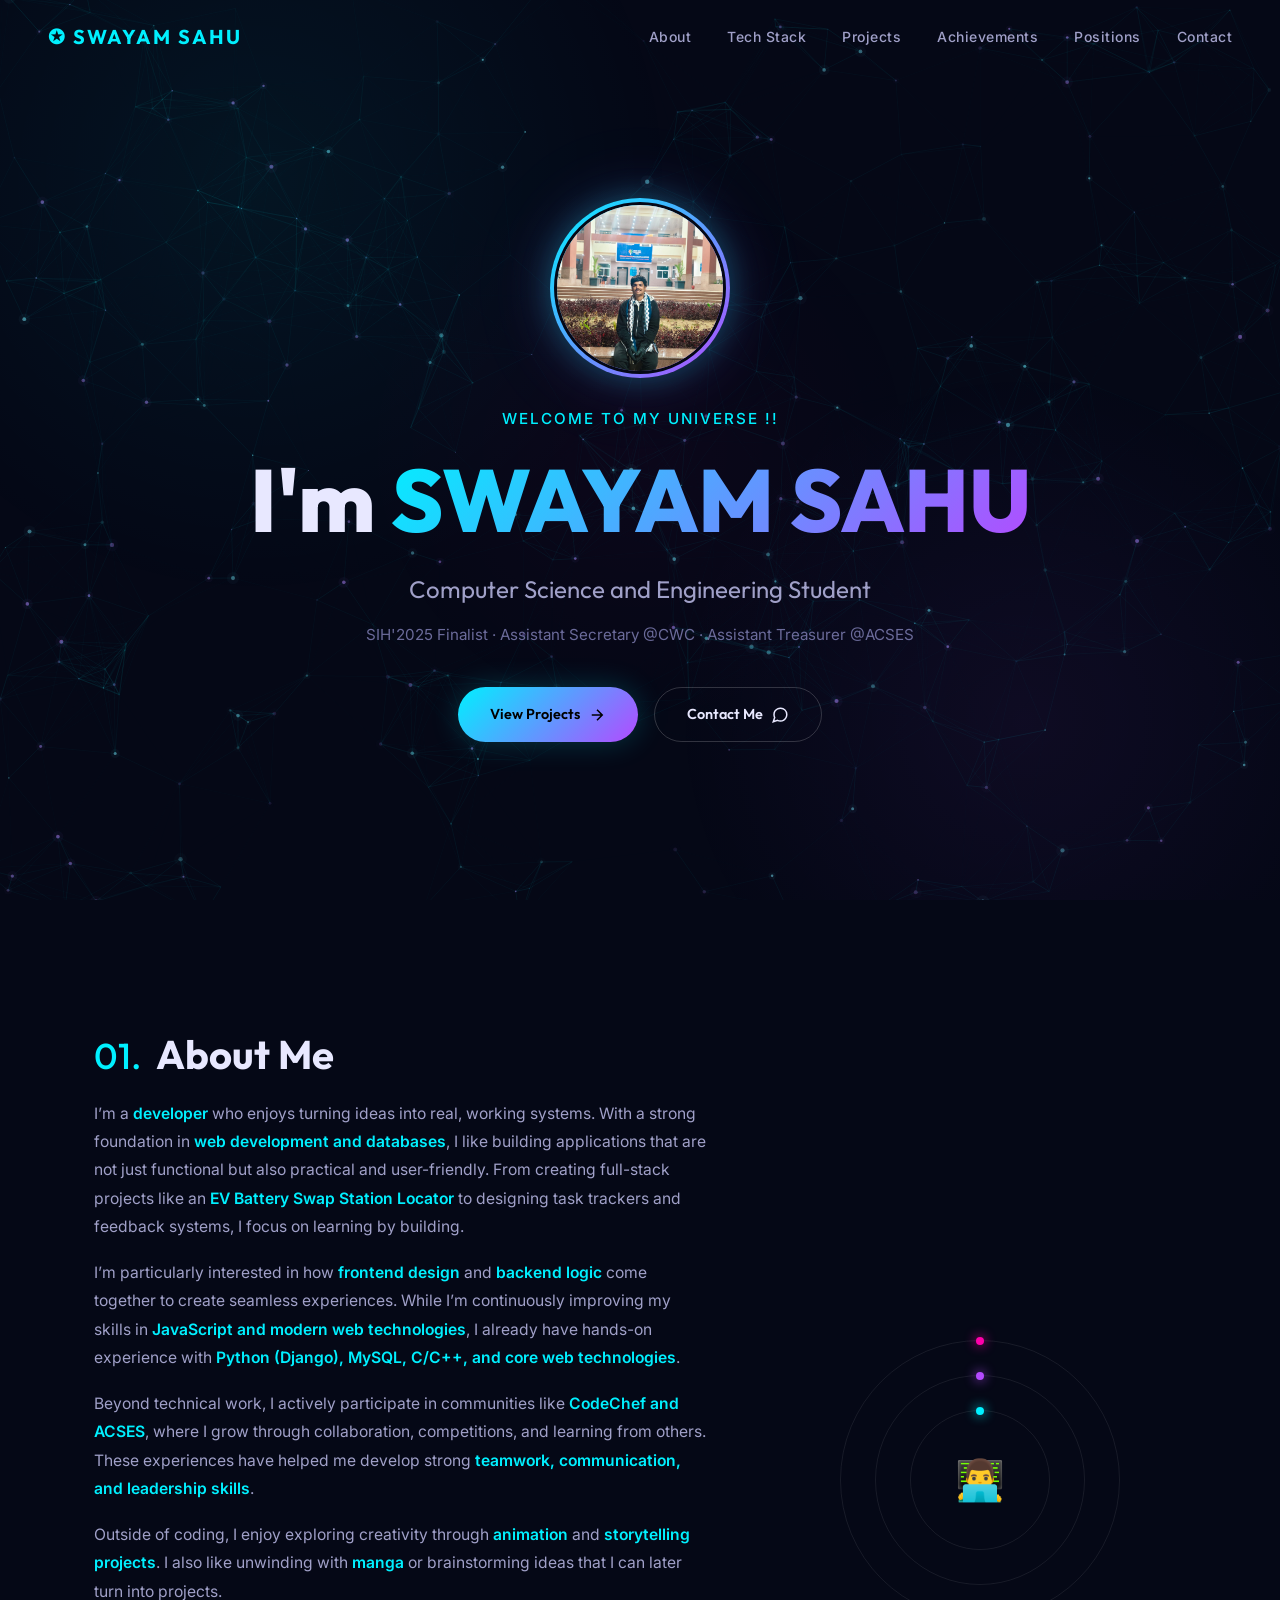
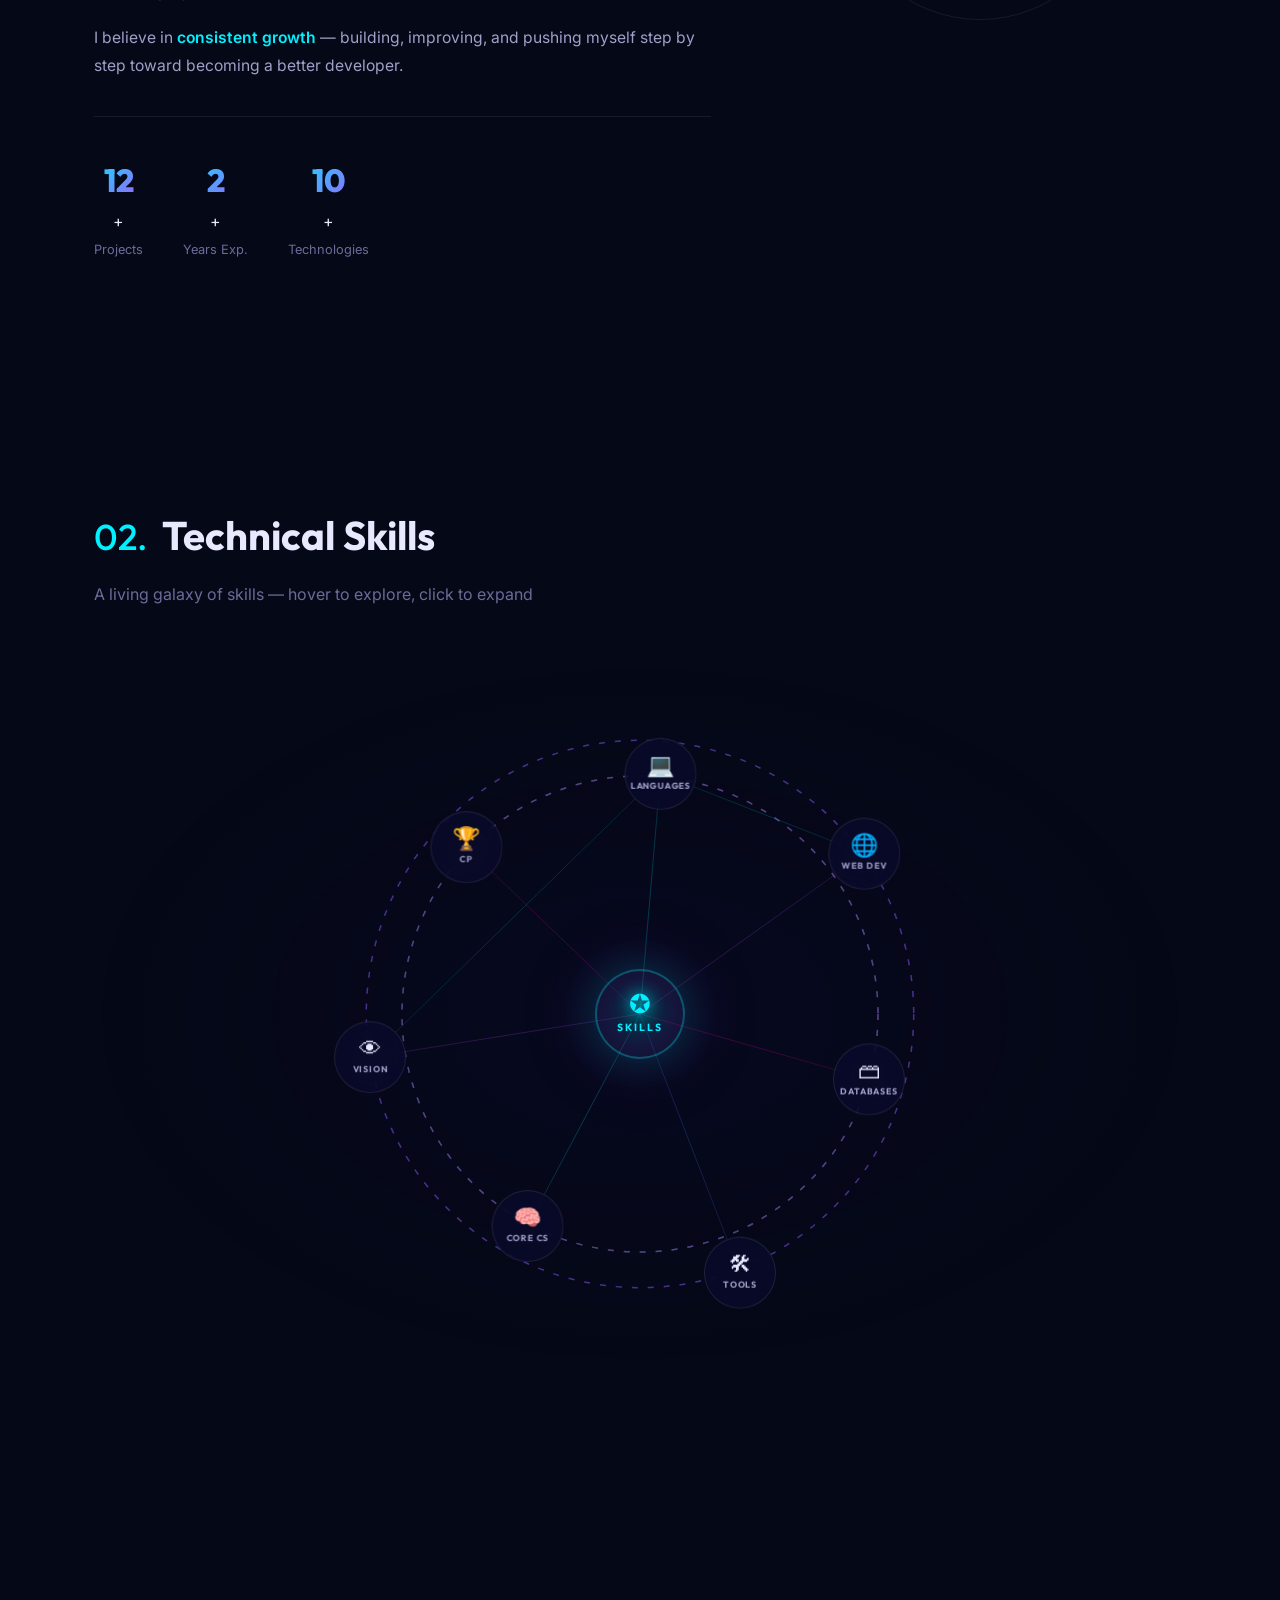
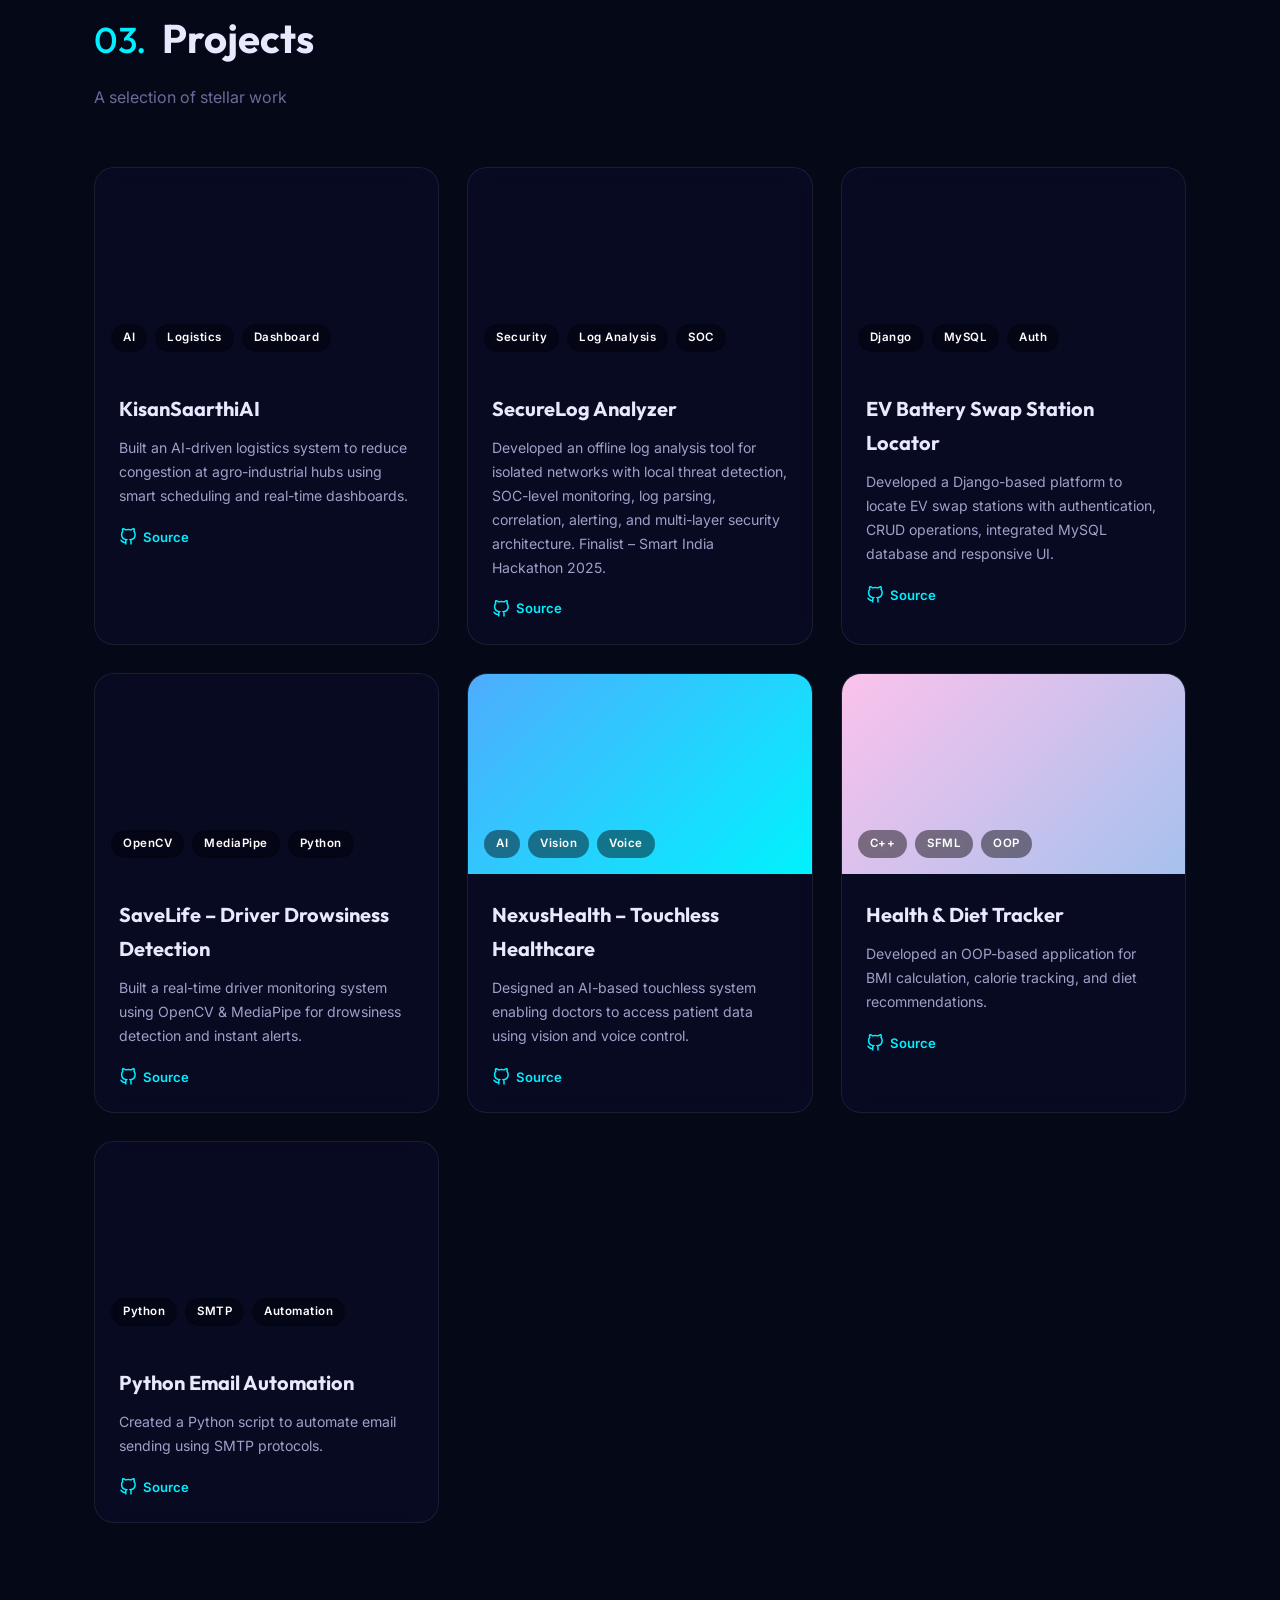
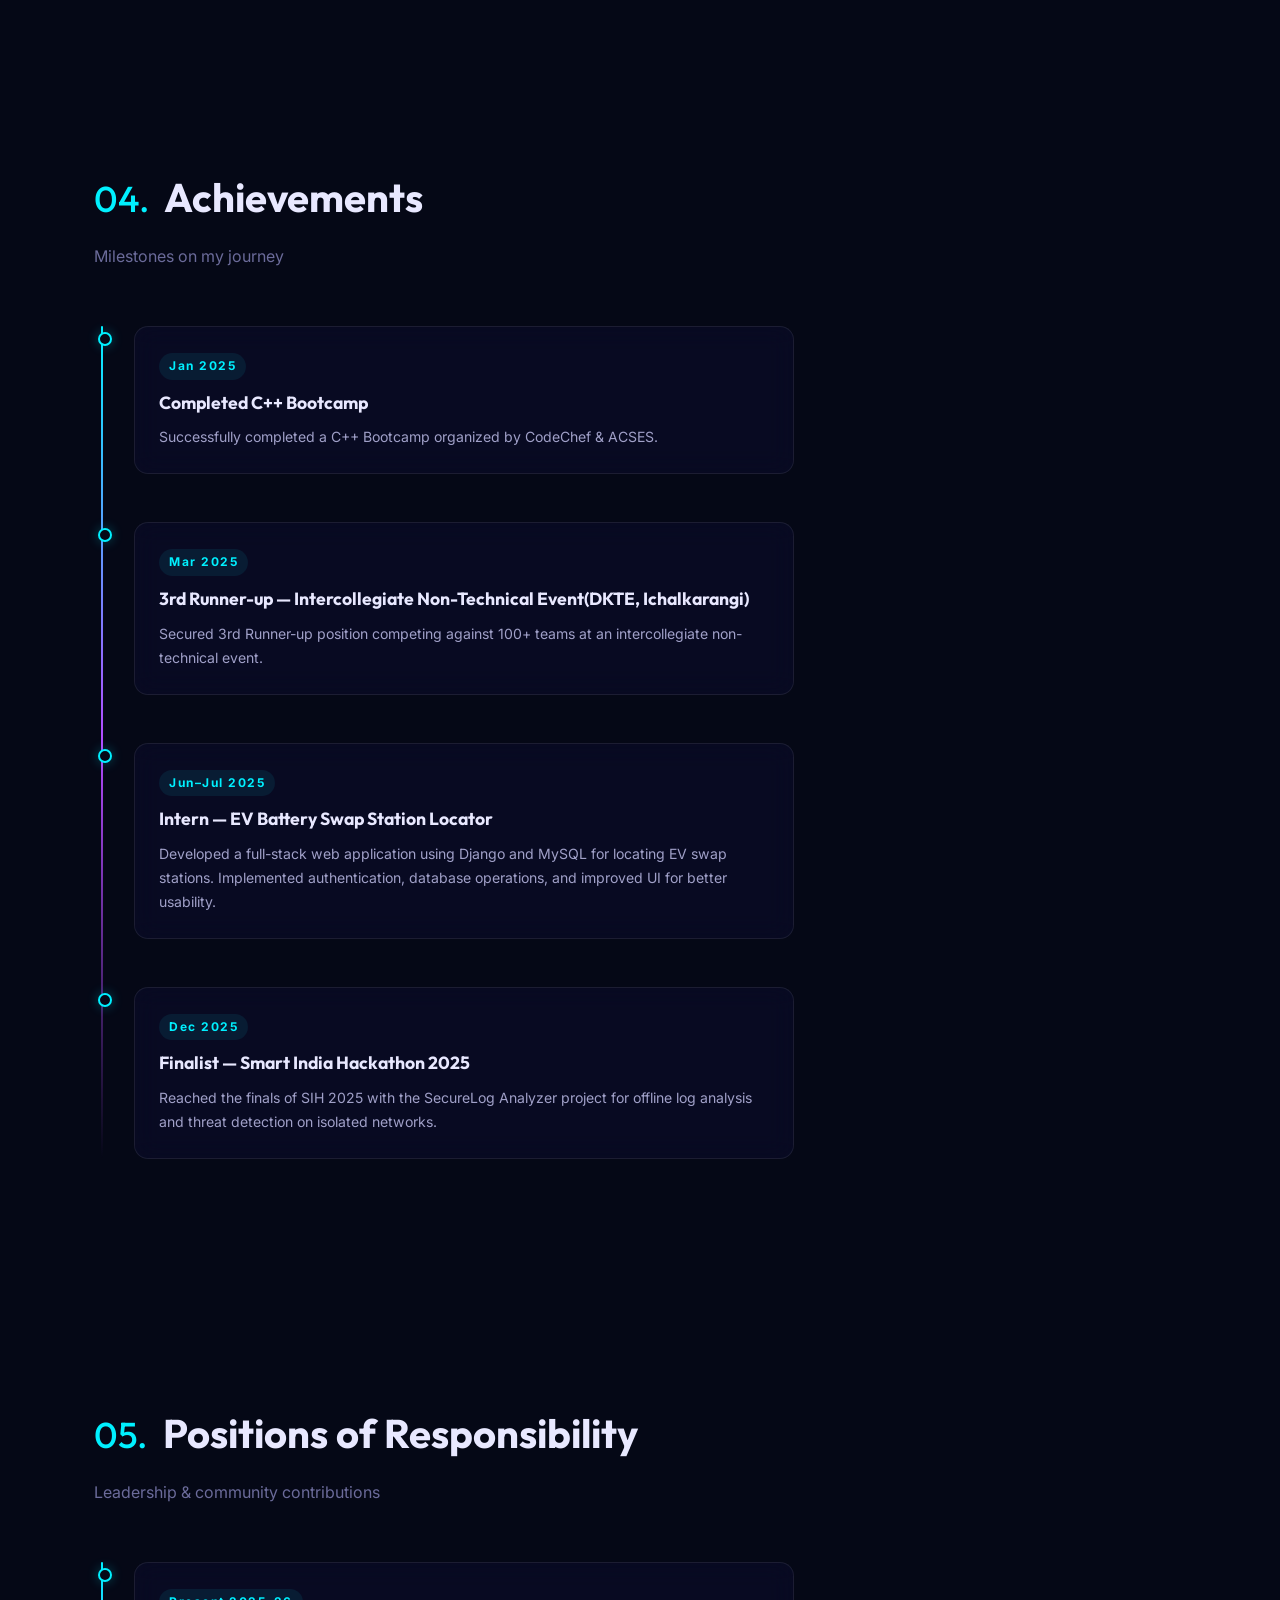
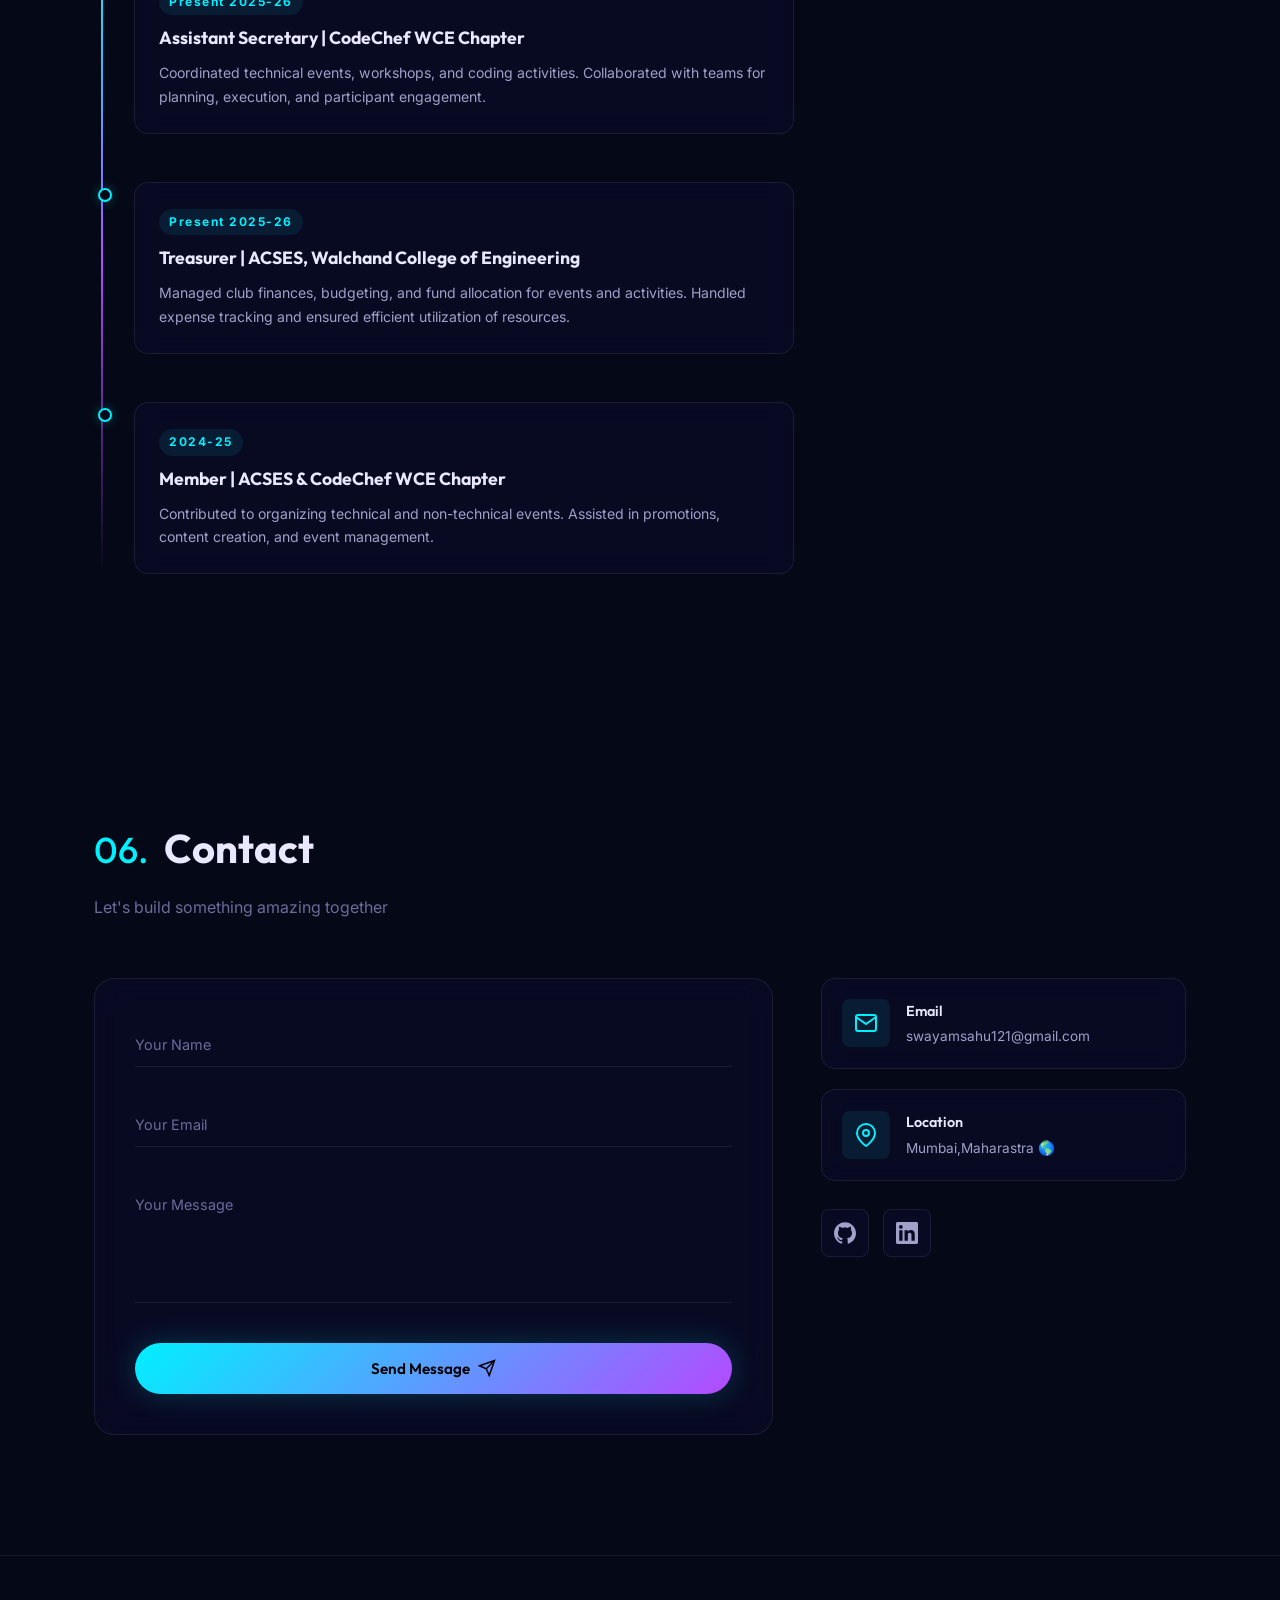
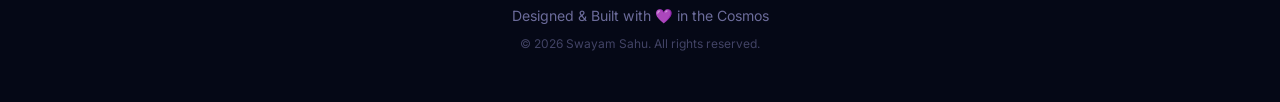
==== commit 77f1f76d: "details" ====
--- a/home.html
+++ b/home.html
@@ -90,14 +90,45 @@
             </h2>
             <div class="about-grid reveal">
                 <div class="about-text">
-                    <p>Hello! I'm a passionate developer who finds beauty in the intersection of <strong>code and
-                            creativity</strong>. Much like the vast universe, I believe technology has infinite
-                        possibilities waiting to be explored.</p>
-                    <p>I specialize in building <strong>immersive digital experiences</strong> — from sleek web
-                        applications to interactive interfaces that push the boundaries of what's possible on the web.
+                    <p>
+                        I’m a <strong>developer</strong> who enjoys turning ideas into real, working systems. With a
+                        strong foundation in
+                        <strong>web development and databases</strong>, I like building applications that are not just
+                        functional but also
+                        practical and user-friendly. From creating full-stack projects like an
+                        <strong>EV Battery Swap Station Locator</strong> to designing task trackers and feedback
+                        systems,
+                        I focus on learning by building.
                     </p>
-                    <p>When I'm not coding, you'll find me stargazing, reading Manga , or experimenting with
-                        creative coding and generative art.</p>
+
+                    <p>
+                        I’m particularly interested in how <strong>frontend design</strong> and <strong>backend
+                            logic</strong> come together
+                        to create seamless experiences. While I’m continuously improving my skills in
+                        <strong>JavaScript and modern web technologies</strong>, I already have hands-on experience with
+                        <strong>Python (Django), MySQL, C/C++, and core web technologies</strong>.
+                    </p>
+
+                    <p>
+                        Beyond technical work, I actively participate in communities like <strong>CodeChef and
+                            ACSES</strong>,
+                        where I grow through collaboration, competitions, and learning from others. These experiences
+                        have helped me develop
+                        strong <strong>teamwork, communication, and leadership skills</strong>.
+                    </p>
+
+                    <p>
+                        Outside of coding, I enjoy exploring creativity through <strong>animation</strong> and
+                        <strong>storytelling projects</strong>.
+                        I also like unwinding with <strong>manga</strong> or brainstorming ideas that I can later turn
+                        into projects.
+                    </p>
+
+                    <p>
+                        I believe in <strong>consistent growth</strong> — building, improving, and pushing myself step
+                        by step toward
+                        becoming a better developer.
+                    </p>
                     <div class="about-stats">
                         <div class="stat">
                             <span class="stat-number" data-target="12">0</span>+
@@ -168,7 +199,8 @@
             <div class="projects-grid reveal">
                 <!-- 1. KisanSaarthiAI -->
                 <div class="project-card" data-tilt>
-                    <div class="project-image" style="background: linear-gradient(135deg, #43e97b 0%, #38f9d7 100%);">
+                    <div class="project-image"
+                        style="background-image: url('src/p1.png'); background-size: cover; background-position: left-align; background-repeat: no-repeat;">
                         <div class="project-overlay">
                             <span class="project-tech-tag">AI</span>
                             <span class="project-tech-tag">Logistics</span>
@@ -194,7 +226,8 @@
 
                 <!-- 2. SecureLog Analyzer -->
                 <div class="project-card" data-tilt>
-                    <div class="project-image" style="background: linear-gradient(135deg, #f5576c 0%, #ff6a88 100%);">
+                    <div class="project-image"
+                        style="background-image: url('src/p2.png'); background-size: cover; background-position: center; background-repeat: no-repeat;">
                         <div class="project-overlay">
                             <span class="project-tech-tag">Security</span>
                             <span class="project-tech-tag">Log Analysis</span>
@@ -221,7 +254,8 @@
 
                 <!-- 3. EV Battery Swap Station Locator -->
                 <div class="project-card" data-tilt>
-                    <div class="project-image" style="background: linear-gradient(135deg, #667eea 0%, #764ba2 100%);">
+                    <div class="project-image"
+                        style="background-image: url('src/p3.png'); background-size: cover; background-position: left; background-repeat: no-repeat;">
                         <div class="project-overlay">
                             <span class="project-tech-tag">Django</span>
                             <span class="project-tech-tag">MySQL</span>
@@ -247,7 +281,8 @@
 
                 <!-- 4. SaveLife – Driver Drowsiness Detection -->
                 <div class="project-card" data-tilt>
-                    <div class="project-image" style="background: linear-gradient(135deg, #f093fb 0%, #f5576c 100%);">
+                    <div class="project-image"
+                        style="background-image: url('src/p4.png'); background-size: cover;width: 300px ; background-position: left; background-repeat: no-repeat; ">
                         <div class="project-overlay">
                             <span class="project-tech-tag">OpenCV</span>
                             <span class="project-tech-tag">MediaPipe</span>
@@ -325,7 +360,8 @@
 
                 <!-- 7. Python Email Automation -->
                 <div class="project-card" data-tilt>
-                    <div class="project-image" style="background: linear-gradient(135deg, #fccb90 0%, #d57eeb 100%);">
+                    <div class="project-image"
+                        style="background-image: url('src/p7.png'); background-size: cover; background-position: center; background-repeat: no-repeat;">
                         <div class="project-overlay">
                             <span class="project-tech-tag">Python</span>
                             <span class="project-tech-tag">SMTP</span>
@@ -524,7 +560,7 @@
     <!-- Footer -->
     <footer class="footer">
         <p>Designed & Built with &#128156; in the Cosmos</p>
-        <p class="footer-sub">&copy; 2026 Your Name. All rights reserved.</p>
+        <p class="footer-sub">&copy; 2026 Swayam Sahu. All rights reserved.</p>
     </footer>
 
     <script src="script.js"></script>
